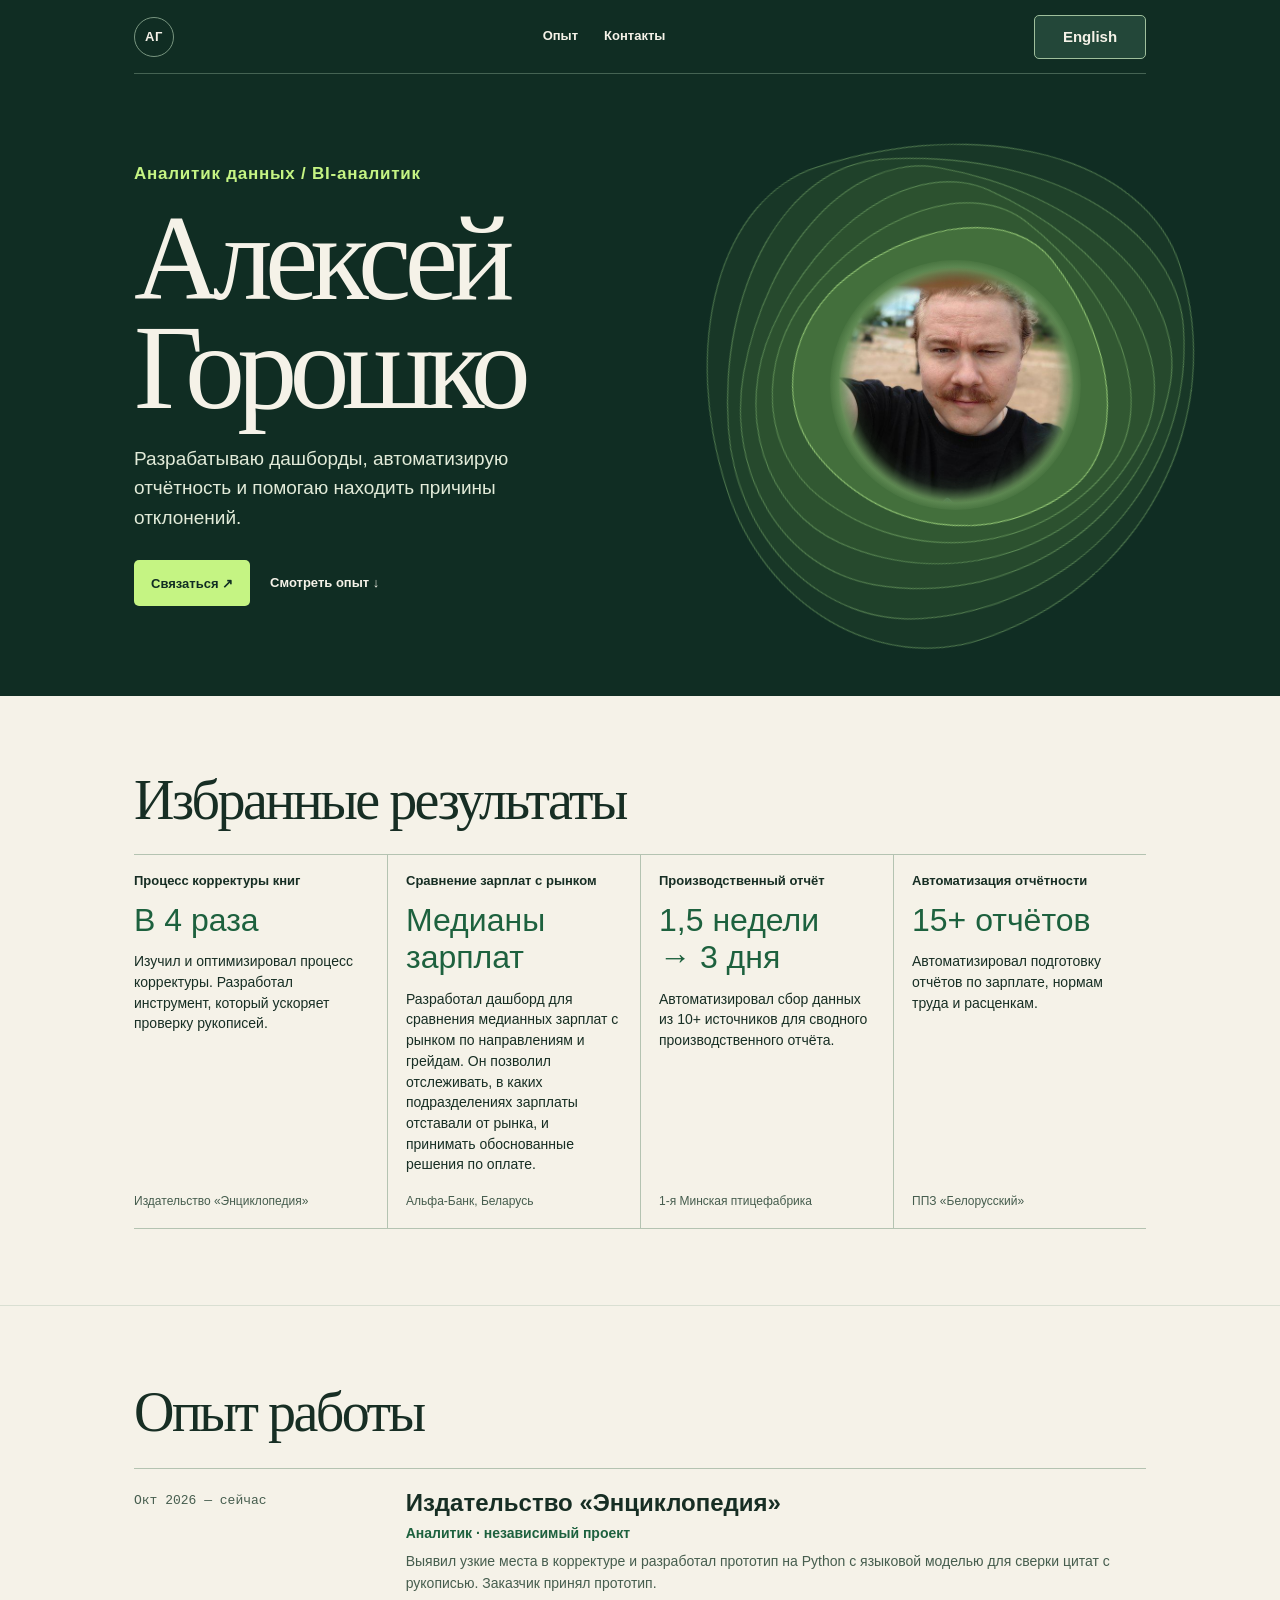
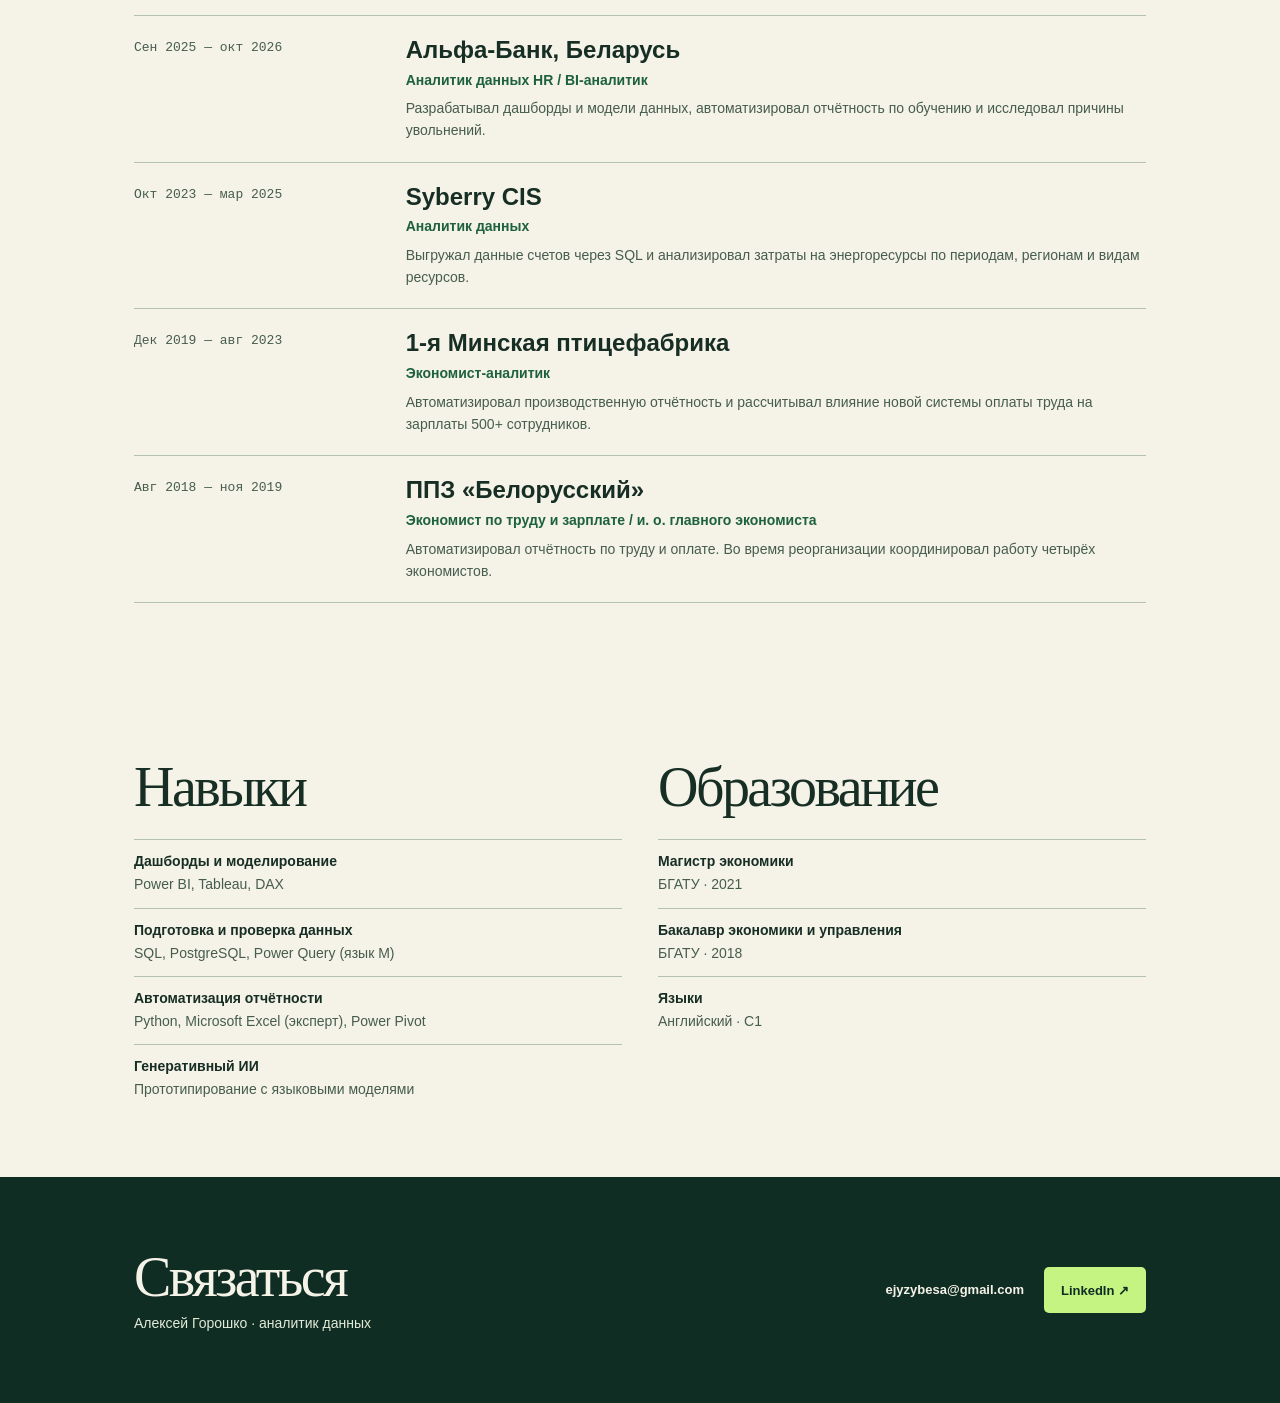
==== index.html @ 11b766a8 "Unify portfolio typography and update skills and contact" ====
<!doctype html>
<html lang="ru">
<head>
  <meta charset="utf-8">
  <meta name="viewport" content="width=device-width, initial-scale=1">
  <meta name="description" content="Портфолио Алексея Горошко. Дашборды, автоматизация отчётности и анализ отклонений.">
  <meta name="theme-color" content="#102d23">
  <title>Алексей Горошко — аналитик данных</title>
  <link rel="stylesheet" href="./style.css">
  <link rel="alternate" hreflang="ru" href="./">
  <link rel="alternate" hreflang="en" href="./en/">
</head>
<body>
<main id="career-page">
    <header class="career-hero">
      <div class="career-wrap">
        <div class="career-top">
          <a class="career-monogram" href="#career-page" aria-label="В начало страницы">АГ</a>
          <nav class="career-nav" aria-label="Разделы сайта">
            <a href="#experience">Опыт</a>
            <a href="#contact">Контакты</a>
          </nav>
          <a class="career-language" href="./en/" lang="en" hreflang="en" aria-label="Switch to English">English</a>
        </div>
        <div class="career-intro">
          <div class="career-copy">
            <p class="career-role">Аналитик данных / BI-аналитик</p>
            <h1><span>Алексей</span><br><span>Горошко</span></h1>
            <p class="career-summary">Разрабатываю дашборды, автоматизирую отчётность и помогаю находить причины отклонений.</p>
            <div class="career-actions">

              <a class="career-cv" href="#contact">Связаться ↗</a><a class="career-contact" href="#experience">Смотреть опыт ↓</a>
            </div>
          </div>
          <figure class="career-portrait">
            <div class="career-art" aria-hidden="true"><span></span><span></span><span></span><span></span><span></span><span></span></div>
            <img src="./portrait.jpg" alt="Алексей Горошко" width="500" height="500">
          </figure>
        </div>
      </div>
    </header>
    <section class="career-results" aria-labelledby="career-full-results">
      <div class="career-wrap">
        <h2 id="career-full-results">Избранные результаты</h2>
        <div class="career-metrics">
          <article class="career-metric">
            <h3>Процесс корректуры книг</h3>
            <p class="career-value">В 4 раза</p>
            <p class="career-detail">Изучил и оптимизировал процесс корректуры. Разработал инструмент, который ускоряет проверку рукописей.</p>
            <p class="career-company">Издательство «Энциклопедия»</p>
          </article>
          <article class="career-metric">
            <h3>Сравнение зарплат с рынком</h3>
            <p class="career-value">Медианы зарплат</p>
            <p class="career-detail">Разработал дашборд для сравнения медианных зарплат с рынком по направлениям и грейдам. Он позволил отслеживать, в каких подразделениях зарплаты отставали от рынка, и принимать обоснованные решения по оплате.</p>
            <p class="career-company">Альфа-Банк, Беларусь</p>
          </article>
          <article class="career-metric">
            <h3>Производственный отчёт</h3>
            <p class="career-value">1,5 недели → 3 дня</p>
            <p class="career-detail">Автоматизировал сбор данных из 10+ источников для сводного производственного отчёта.</p>
            <p class="career-company">1-я Минская птицефабрика</p>
          </article>
          <article class="career-metric">
            <h3>Автоматизация отчётности</h3>
            <p class="career-value">15+ отчётов</p>
            <p class="career-detail">Автоматизировал подготовку отчётов по зарплате, нормам труда и расценкам.</p>
            <p class="career-company">ППЗ «Белорусский»</p>
          </article>
        </div>
      </div>
    </section>
    <section class="career-section career-experience" id="experience" aria-labelledby="career-full-experience">
      <div class="career-wrap">
        <h2 id="career-full-experience">Опыт работы</h2>
        <ol class="career-timeline">
          <li><p class="career-period">Окт 2026 — сейчас</p><div><h3>Издательство «Энциклопедия»</h3><p class="career-job">Аналитик · независимый проект</p><p>Выявил узкие места в корректуре и разработал прототип на Python с языковой моделью для сверки цитат с рукописью. Заказчик принял прототип.</p></div></li>
          <li><p class="career-period">Сен 2025 — окт 2026</p><div><h3>Альфа-Банк, Беларусь</h3><p class="career-job">Аналитик данных HR / BI-аналитик</p><p>Разрабатывал дашборды и модели данных, автоматизировал отчётность по обучению и исследовал причины увольнений.</p></div></li>
          <li><p class="career-period">Окт 2023 — мар 2025</p><div><h3>Syberry CIS</h3><p class="career-job">Аналитик данных</p><p>Выгружал данные счетов через SQL и анализировал затраты на энергоресурсы по периодам, регионам и видам ресурсов.</p></div></li>
          <li><p class="career-period">Дек 2019 — авг 2023</p><div><h3>1-я Минская птицефабрика</h3><p class="career-job">Экономист-аналитик</p><p>Автоматизировал производственную отчётность и рассчитывал влияние новой системы оплаты труда на зарплаты 500+ сотрудников.</p></div></li>
          <li><p class="career-period">Авг 2018 — ноя 2019</p><div><h3>ППЗ «Белорусский»</h3><p class="career-job">Экономист по труду и зарплате / и. о. главного экономиста</p><p>Автоматизировал отчётность по труду и оплате. Во время реорганизации координировал работу четырёх экономистов.</p></div></li>
        </ol>
      </div>
    </section>
    <section class="career-section career-projects" id="dashboards" hidden aria-labelledby="career-full-dashboards">
      <div class="career-wrap">
        <h2 id="career-full-dashboards">Дашборды</h2>
        <div class="career-project-grid">
          <article><div class="career-project-image" aria-hidden="true"><span></span><span></span><span></span><span></span><span></span></div><h3>Дашборд 1</h3></article>
          <article><div class="career-project-image" aria-hidden="true"><span></span><span></span><span></span><span></span><span></span></div><h3>Дашборд 2</h3></article>
        </div>
      </div>
    </section>
    <section class="career-section career-background" aria-labelledby="career-full-background">
      <div class="career-wrap career-background-grid">
        <div>
          <h2 id="career-full-background">Навыки</h2>
          <dl class="career-skills">
            <dt>Дашборды и моделирование</dt><dd>Power BI, Tableau, DAX</dd>
            <dt>Подготовка и проверка данных</dt><dd>SQL, PostgreSQL, Power Query (язык M)</dd>
            <dt>Автоматизация отчётности</dt><dd>Python, Microsoft Excel (эксперт), Power Pivot</dd>
            <dt>Генеративный ИИ</dt><dd>Прототипирование с языковыми моделями</dd>
          </dl>
        </div>
        <div>
          <h2>Образование</h2>
          <dl class="career-skills">
            <dt>Магистр экономики</dt><dd>БГАТУ · 2021</dd>
            <dt>Бакалавр экономики и управления</dt><dd>БГАТУ · 2018</dd>
            <dt>Языки</dt><dd>Английский · C1</dd>
          </dl>
        </div>
      </div>
    </section>
    <footer class="career-footer" id="contact">
      <div class="career-wrap career-footer-inner">
        <div><h2>Связаться</h2><p>Алексей Горошко · аналитик данных</p></div>
        <div class="career-actions"><a class="career-contact" href="mailto:ejyzybesa@gmail.com">ejyzybesa@gmail.com</a><a class="career-cv" href="https://www.linkedin.com/in/aleksey-goroshko-258381265/">LinkedIn ↗</a></div>
      </div>
    </footer>
  </main>
</body>
</html>
---- style.css ----
html { color-scheme: light; }
body { margin: 0; background: #f5f2e8; }
#career-page a { text-decoration: none; }
#career-page a:focus-visible { outline: 2px solid currentColor; outline-offset: 4px; }
#career-page .career-monogram { color: var(--paper); }
#career-page [hidden] { display: none; }
@media (prefers-reduced-motion: no-preference) { html { scroll-behavior: smooth; } }

  #career-page {
    --forest: #102d23;
    --mint: #c5f483;
    --paper: #f5f2e8;
    --ink: #172e24;
    --muted-ink: #465d4e;
    container-type: inline-size;
    font-family: 'Inter', 'Segoe UI', sans-serif;
    text-align: left;
  }
  #career-page * { box-sizing: border-box; }
  #career-page h1, #career-page h2, #career-page h3, #career-page p { margin: 0; }
  #career-page .career-wrap { max-width: 1160px; margin-inline: auto; padding-inline: clamp(22px, 6cqi, 74px); }
  #career-page .career-hero { background: var(--forest); color: var(--paper); overflow: clip; }
  #career-page .career-top { min-height: 74px; display: flex; align-items: center; justify-content: space-between; border-bottom: 1px solid #456353; position: relative; z-index: 1; }
  #career-page .career-monogram { display: grid; place-items: center; border: 1px solid #799680; border-radius: 50%; width: 40px; height: 40px; font-size: 13px; font-weight: 650; letter-spacing: .04em; }
  #career-page .career-intro { position: relative; display: grid; grid-template-columns: minmax(0, 1fr) minmax(0, .62fr); gap: 18px; align-items: center; min-height: 455px; padding-block: clamp(42px, 7cqi, 100px); }
  #career-page .career-copy { position: relative; z-index: 1; width: max-content; max-width: 100%; }
  #career-page .career-role { color: var(--mint); font-size: clamp(13px, 1.8cqi, 17px); font-weight: 650; letter-spacing: .045em; }
  #career-page .career-role span { color: #a2bfaa; margin-inline: .35em; }
  #career-page h1 { color: var(--paper); font: 400 clamp(50px, 11cqi, 120px)/.91 'Cormorant Garamond', Georgia, serif; letter-spacing: -.065em; margin: 20px 0 22px; }
  #career-page .career-summary { max-width: 36ch; color: #e2ebd9; font-size: clamp(15px, 2cqi, 19px); line-height: 1.55; }
  #career-page .career-actions { display: flex; flex-wrap: wrap; align-items: center; gap: 10px 20px; margin-top: 28px; }
  #career-page .career-cv, #career-page .career-contact { min-height: 46px; display: inline-flex; align-items: center; gap: 10px; font-size: 13px; font-weight: 700; }
  #career-page .career-cv { color: var(--forest); background: var(--mint); padding-inline: 17px; border-radius: 5px; }
  #career-page .career-contact { color: var(--paper); }
  #career-page .career-portrait { position: relative; justify-self: center; display: grid; place-items: center; isolation: isolate; width: min(100%, 290px); aspect-ratio: 1; margin: 0; }
  #career-page .career-portrait img { display: block; position: relative; width: 79%; height: auto; aspect-ratio: 1; object-fit: contain; border-radius: 13%; outline: 1px solid #bcf291ad; outline-offset: 5px; }
  #career-page .career-art { position: absolute; z-index: -1; pointer-events: none; width: 166%; aspect-ratio: 1; inset: 50% auto auto 50%; transform: translate(-50%, -50%) rotate(-18deg); }
  #career-page .career-art span { position: absolute; inset: calc(var(--i) * 3.9%); border-radius: 37% 63% 61% 39% / 56% 41% 59% 44%; border: 1px solid #a4dc8b66; background: #81b96011; transform: rotate(calc(var(--i) * 14deg)); }
  #career-page .career-art span:nth-child(1) { --i: 0; }
  #career-page .career-art span:nth-child(2) { --i: 1; }
  #career-page .career-art span:nth-child(3) { --i: 2; }
  #career-page .career-art span:nth-child(4) { --i: 3; }
  #career-page .career-art span:nth-child(5) { --i: 4; }
  #career-page .career-art span:nth-child(6) { --i: 5; border-color: #bcf291b0; background: #9ee5772b; }
  #career-page .career-results { position: relative; isolation: isolate; z-index: 1; overflow: clip; background: var(--paper); color: var(--ink); padding-block: clamp(36px, 6.5cqi, 76px); }
  #career-page h2 { color: var(--ink); font: 400 clamp(31px, 5.3cqi, 56px)/1 'Cormorant Garamond', Georgia, serif; letter-spacing: -.045em; }
  #career-page .career-metrics { display: grid; grid-template-columns: repeat(4, minmax(0, 1fr)); margin-top: 26px; border-block: 1px solid #b4c3b1; }
  #career-page .career-metric { min-width: 0; display: flex; flex-direction: column; gap: 12px; padding: 18px 18px 18px 0; }
  #career-page .career-metric + .career-metric { padding-left: 18px; border-left: 1px solid #b4c3b1; }
  #career-page .career-metric h3 { color: var(--ink); font: 650 13px/1.3 'Inter', 'Segoe UI', sans-serif; }
  #career-page .career-value { color: #1d613e; font: 500 clamp(24px, 2.55cqi, 32px)/1.17 'Inter', 'Segoe UI', sans-serif; text-wrap: balance; }
  #career-page .career-detail { color: var(--ink); font-size: 14px; line-height: 1.48; }
  #career-page .career-company { color: var(--muted-ink); font-size: 12px; line-height: 1.4; padding-top: 6px; margin-top: auto; }
  @container (590px < width <= 980px) {
    #career-page .career-metrics { grid-template-columns: repeat(2, minmax(0, 1fr)); }
    #career-page .career-metric:nth-child(odd) { padding-left: 0; border-left: 0; }
    #career-page .career-metric:nth-child(n+3) { border-top: 1px solid #b4c3b1; }
  }
  @container (max-width: 590px) {
    #career-page .career-intro { min-height: 385px; grid-template-columns: minmax(0, 1fr); gap: 32px; }
    #career-page .career-portrait { width: min(74%, 238px); }
    #career-page .career-art { width: 152%; }
    #career-page .career-metrics { grid-template-columns: minmax(0, 1fr); }
    #career-page .career-metric, #career-page .career-metric + .career-metric { padding: 17px 0; border-left: 0; }
    #career-page .career-metric + .career-metric { border-top: 1px solid #b4c3b1; }
  }
  @media (prefers-reduced-motion: no-preference) {
    #career-page .career-art { animation: career-contour-in 1050ms cubic-bezier(.22,.75,.24,1) both; }
    #career-page .career-copy { animation: career-result-in 680ms cubic-bezier(.22,.75,.24,1) both; }
    #career-page .career-results::after {
      content: '';
      position: absolute;
      z-index: 2;
      inset: 0 -32%;
      pointer-events: none;
      background: linear-gradient(90deg, #c5f483 0 4%, #538459 4% 12%, #184631 12% 28%, #102d23 28%);
      animation: career-diagonal-wipe 820ms 360ms cubic-bezier(.65,.04,.24,1) both;
    }
    #career-page .career-results h2 { animation: career-result-in 620ms 470ms cubic-bezier(.22,.75,.24,1) both; }
    #career-page .career-metric { animation: career-result-in 620ms 570ms cubic-bezier(.22,.75,.24,1) both; }
    #career-page .career-metric:nth-child(2) { animation-delay: 685ms; }
    #career-page .career-metric:nth-child(3) { animation-delay: 800ms; }
    #career-page .career-metric:nth-child(4) { animation-delay: 915ms; }
  }
  @keyframes career-contour-in { from { transform: translate(-50%, -50%) rotate(-52deg) scale(.89); } to { transform: translate(-50%, -50%) rotate(-18deg) scale(1); } }
  @keyframes career-diagonal-wipe {
    from { transform: translateX(-12%) skewX(-17deg); }
    to { transform: translateX(115%) skewX(-17deg); }
  }
  @keyframes career-result-in { from { transform: translateY(31px); opacity: .32; } to { transform: translateY(0); opacity: 1; } }


  #career-page { width: 100%; margin-inline: auto; }
  #career-page .career-top { gap: 16px; }
  #career-page .career-nav { display: flex; gap: clamp(8px, 2.4cqi, 26px); margin-inline: auto; }
  #career-page .career-nav a, #career-page a.career-contact { min-height: 44px; display: inline-flex; align-items: center; padding: 0; color: var(--paper); font: 650 13px/1.3 'Inter', 'Segoe UI', sans-serif; }
  #career-page .career-nav a:hover, #career-page a.career-contact:hover { color: var(--mint); }
  #career-page .career-language { min-width: 112px; min-height: 44px; display: inline-flex; align-items: center; justify-content: center; padding: 8px 14px; border: 1px solid #9fbf9c; border-radius: 5px; color: var(--paper); background: #234739; font: 700 15px/1.2 'Inter', 'Segoe UI', sans-serif; }
  #career-page .career-language:hover { color: var(--forest); background: var(--mint); }
  #career-page .career-portrait { width: min(100%, 302px); }
  #career-page .career-portrait::before { content: ''; position: absolute; width: 83%; aspect-ratio: 1; border-radius: 50%; background: radial-gradient(circle, #335a43 43%, #86ae7380 65%, transparent 72%); }
  #career-page .career-portrait img { width: 78%; border-radius: 50%; outline: none; mask-image: radial-gradient(circle closest-side, #000 77%, #000d 87%, transparent 100%); }
  #career-page .career-section { background: var(--paper); color: var(--ink); padding-block: clamp(38px, 7.2cqi, 78px); }
  #career-page .career-experience { border-top: 1px solid #d9dfd2; }
  #career-page .career-timeline { margin: 28px 0 0; padding: 0; list-style: none; border-top: 1px solid #b4c3b1; }
  #career-page .career-timeline li { display: grid; grid-template-columns: minmax(140px, .34fr) minmax(0, 1fr); gap: 12px 20px; padding: 20px 0; border-bottom: 1px solid #b4c3b1; }
  #career-page .career-timeline h3, #career-page .career-project-grid h3 { color: var(--ink); font: 700 clamp(17px, 2.4cqi, 24px)/1.2 'Inter', 'Segoe UI', sans-serif; }
  #career-page .career-timeline p, #career-page .career-project-grid p { color: var(--muted-ink); font-size: 14px; line-height: 1.55; }
  #career-page .career-timeline .career-period { padding-top: 3px; font: 500 13px/1.45 'IBM Plex Mono', Consolas, monospace; }
  #career-page .career-timeline .career-job { margin: 5px 0 7px; color: #1d613e; font-weight: 650; }
  #career-page .career-projects { background: #e3ebda; }
  #career-page .career-project-grid { display: grid; grid-template-columns: repeat(2, minmax(0, 1fr)); gap: clamp(14px, 2.5cqi, 24px); margin-top: 24px; }
  #career-page .career-project-grid article { padding: 10px 10px 17px; border: 1px solid #b2c4ae; border-radius: 8px; background: var(--paper); }
  #career-page .career-project-grid h3, #career-page .career-project-grid p { margin: 12px 7px 0; }
  #career-page .career-project-grid p { margin-top: 5px; }
  #career-page .career-project-image { aspect-ratio: 16/9; display: grid; grid-template-columns: repeat(5, 1fr); gap: 8%; align-items: end; padding: 17% 23%; border-radius: 4px; background: #cbdac6; }
  #career-page .career-project-image span { border-radius: 2px 2px 0 0; height: 45%; background: #91ac90; }
  #career-page .career-project-image span:nth-child(2) { height: 68%; }
  #career-page .career-project-image span:nth-child(3) { height: 52%; }
  #career-page .career-project-image span:nth-child(4) { height: 83%; }
  #career-page .career-project-image span:nth-child(5) { height: 72%; }
  #career-page .career-background-grid { display: grid; grid-template-columns: repeat(2, minmax(0, 1fr)); gap: 36px; }
  #career-page .career-skills { margin: 24px 0 0; }
  #career-page .career-skills dt { margin-top: 13px; padding-top: 13px; border-top: 1px solid #b4c3b1; font-size: 14px; font-weight: 700; }
  #career-page .career-skills dd { margin: 5px 0 0; color: var(--muted-ink); font-size: 14px; line-height: 1.45; }
  #career-page .career-footer { padding-block: clamp(38px, 7.2cqi, 72px); background: var(--forest); color: var(--paper); }
  #career-page .career-footer h2 { color: var(--paper); }
  #career-page .career-footer p { margin-top: 10px; color: #e2ebd9; font-size: 14px; }
  #career-page .career-footer-inner { display: flex; flex-wrap: wrap; justify-content: space-between; align-items: center; gap: 14px 25px; }
  #career-page .career-footer .career-actions { margin-top: 0; }
  @container (max-width: 590px) {
    #career-page .career-nav { display: none; }
    #career-page .career-portrait { width: min(74%, 238px); }
    #career-page .career-timeline li, #career-page .career-project-grid, #career-page .career-background-grid { grid-template-columns: minmax(0, 1fr); }
    #career-page .career-timeline li { gap: 5px; }
  }
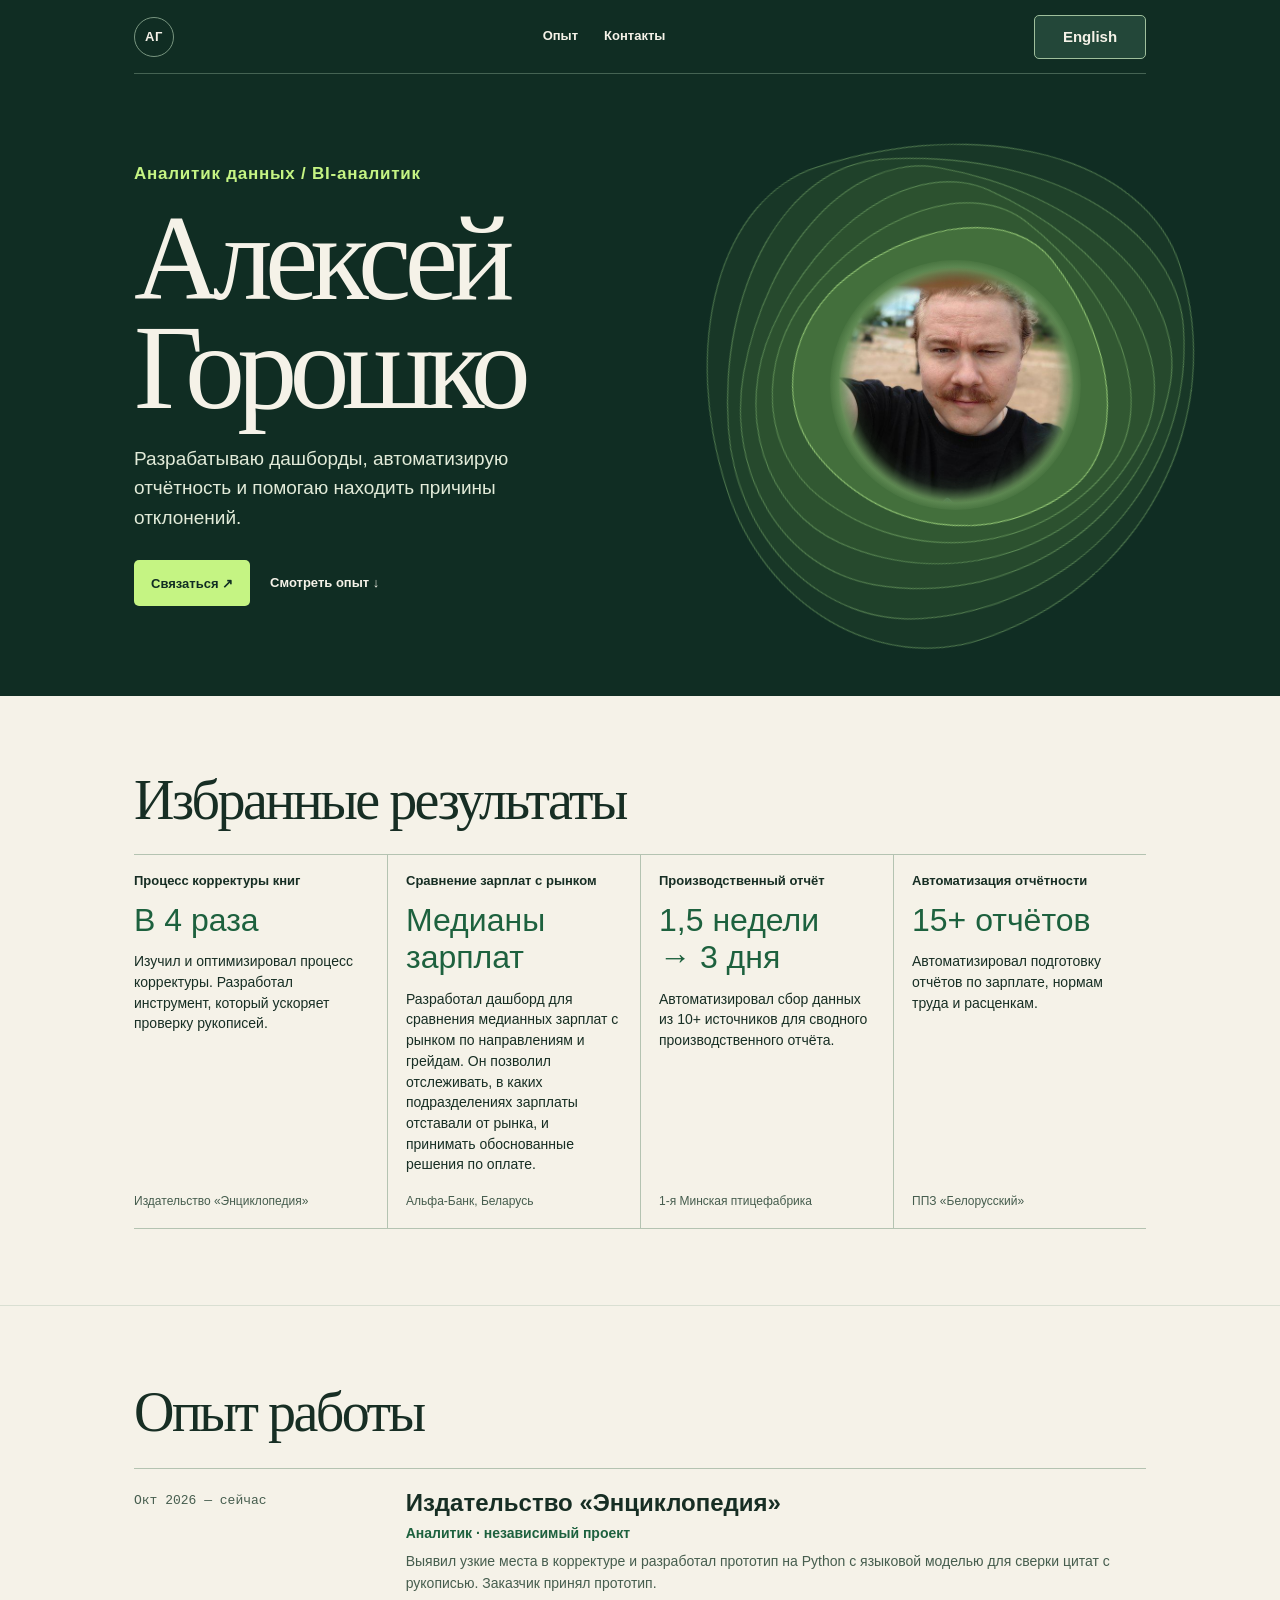
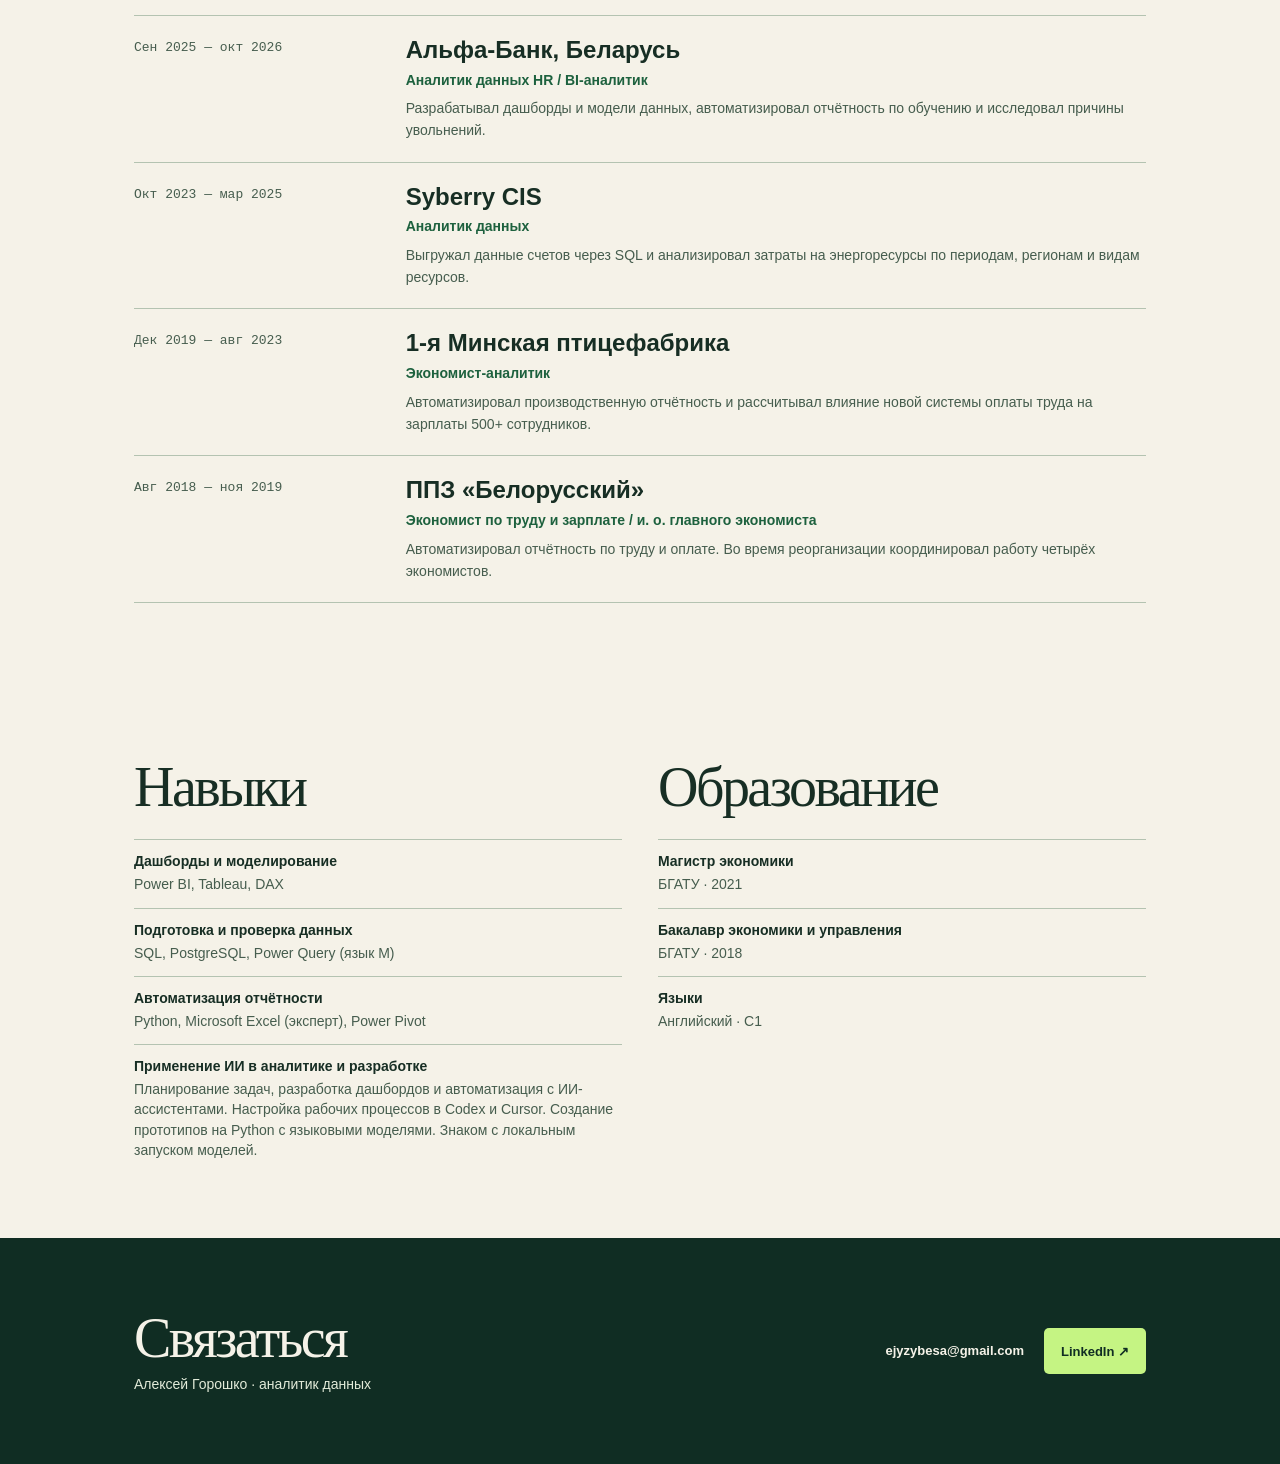
==== commit 03fcf9f4: "Expand bilingual AI skills description" ====
--- a/index.html
+++ b/index.html
@@ -99,7 +99,8 @@
             <dt>Дашборды и моделирование</dt><dd>Power BI, Tableau, DAX</dd>
             <dt>Подготовка и проверка данных</dt><dd>SQL, PostgreSQL, Power Query (язык M)</dd>
             <dt>Автоматизация отчётности</dt><dd>Python, Microsoft Excel (эксперт), Power Pivot</dd>
-            <dt>Генеративный ИИ</dt><dd>Прототипирование с языковыми моделями</dd>
+            <dt>Применение ИИ в аналитике и разработке</dt>
+            <dd>Планирование задач, разработка дашбордов и автоматизация с ИИ-ассистентами. Настройка рабочих процессов в Codex и Cursor. Создание прототипов на Python с языковыми моделями. Знаком с локальным запуском моделей.</dd>
           </dl>
         </div>
         <div>
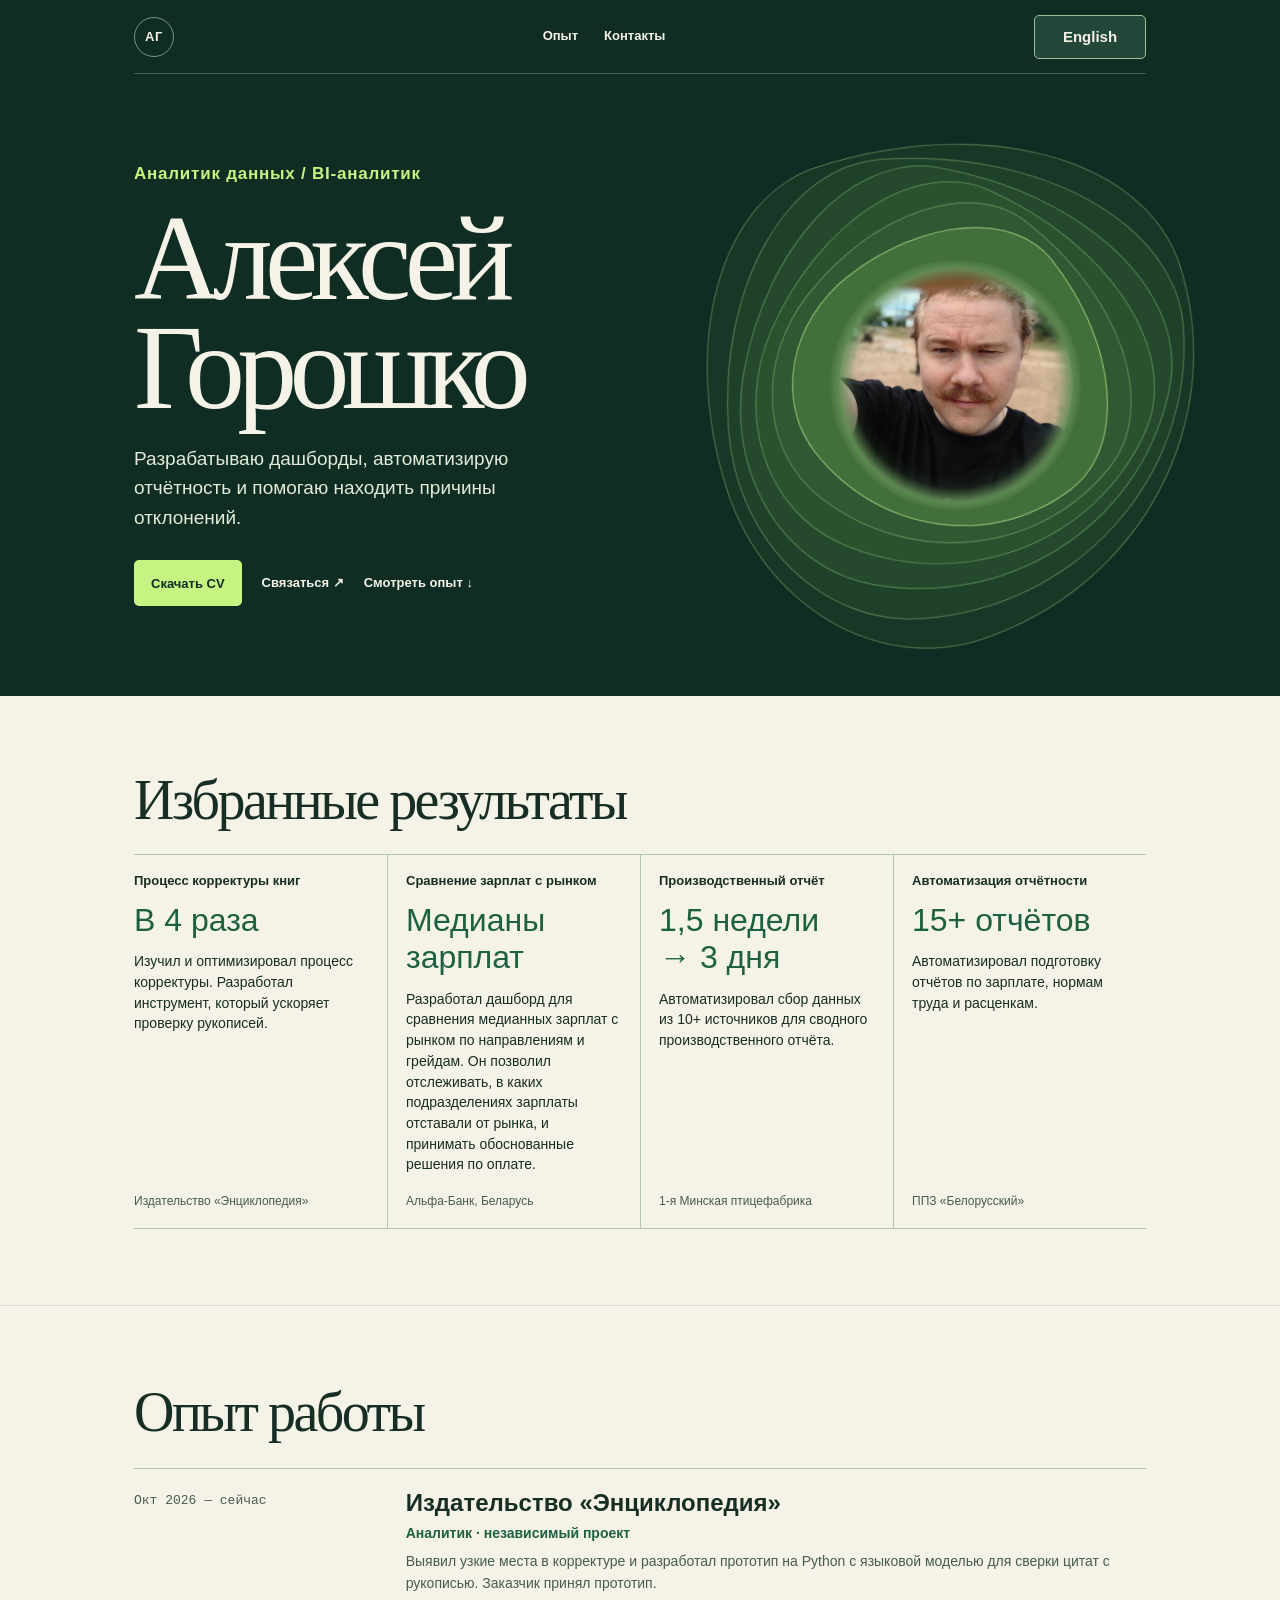
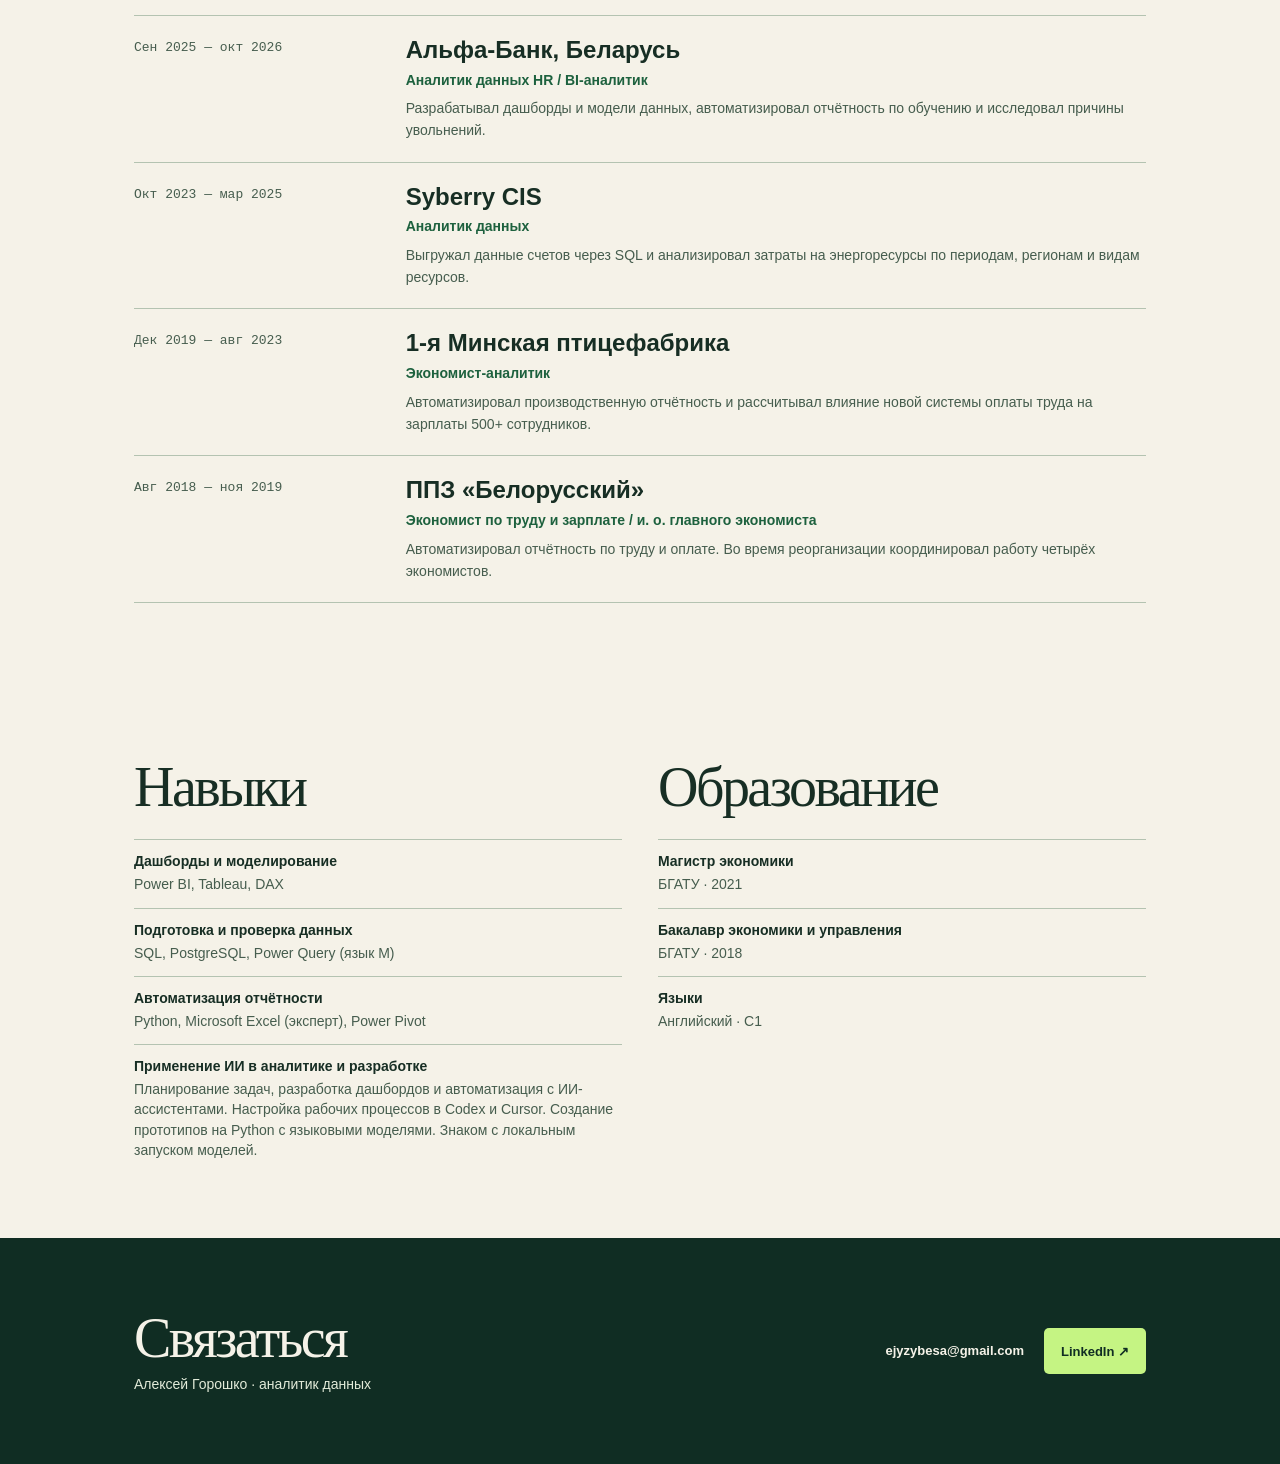
==== commit 7b300958: "Add bilingual Data Analyst CV downloads" ====
--- a/index.html
+++ b/index.html
@@ -28,8 +28,9 @@
             <h1><span>Алексей</span><br><span>Горошко</span></h1>
             <p class="career-summary">Разрабатываю дашборды, автоматизирую отчётность и помогаю находить причины отклонений.</p>
             <div class="career-actions">
-
-              <a class="career-cv" href="#contact">Связаться ↗</a><a class="career-contact" href="#experience">Смотреть опыт ↓</a>
+              <a class="career-cv" href="./russian-cv.pdf" download="aleksey-goroshko-data-analyst-ru.pdf">Скачать CV</a>
+              <a class="career-contact" href="#contact">Связаться ↗</a>
+              <a class="career-contact" href="#experience">Смотреть опыт ↓</a>
             </div>
           </div>
           <figure class="career-portrait">
--- a/style.css
+++ b/style.css
@@ -58,6 +58,7 @@
   }
   @container (max-width: 590px) {
     #career-page .career-intro { min-height: 385px; grid-template-columns: minmax(0, 1fr); gap: 32px; }
+    #career-page .career-intro .career-actions { column-gap: 12px; }
     #career-page .career-portrait { width: min(74%, 238px); }
     #career-page .career-art { width: 152%; }
     #career-page .career-metrics { grid-template-columns: minmax(0, 1fr); }
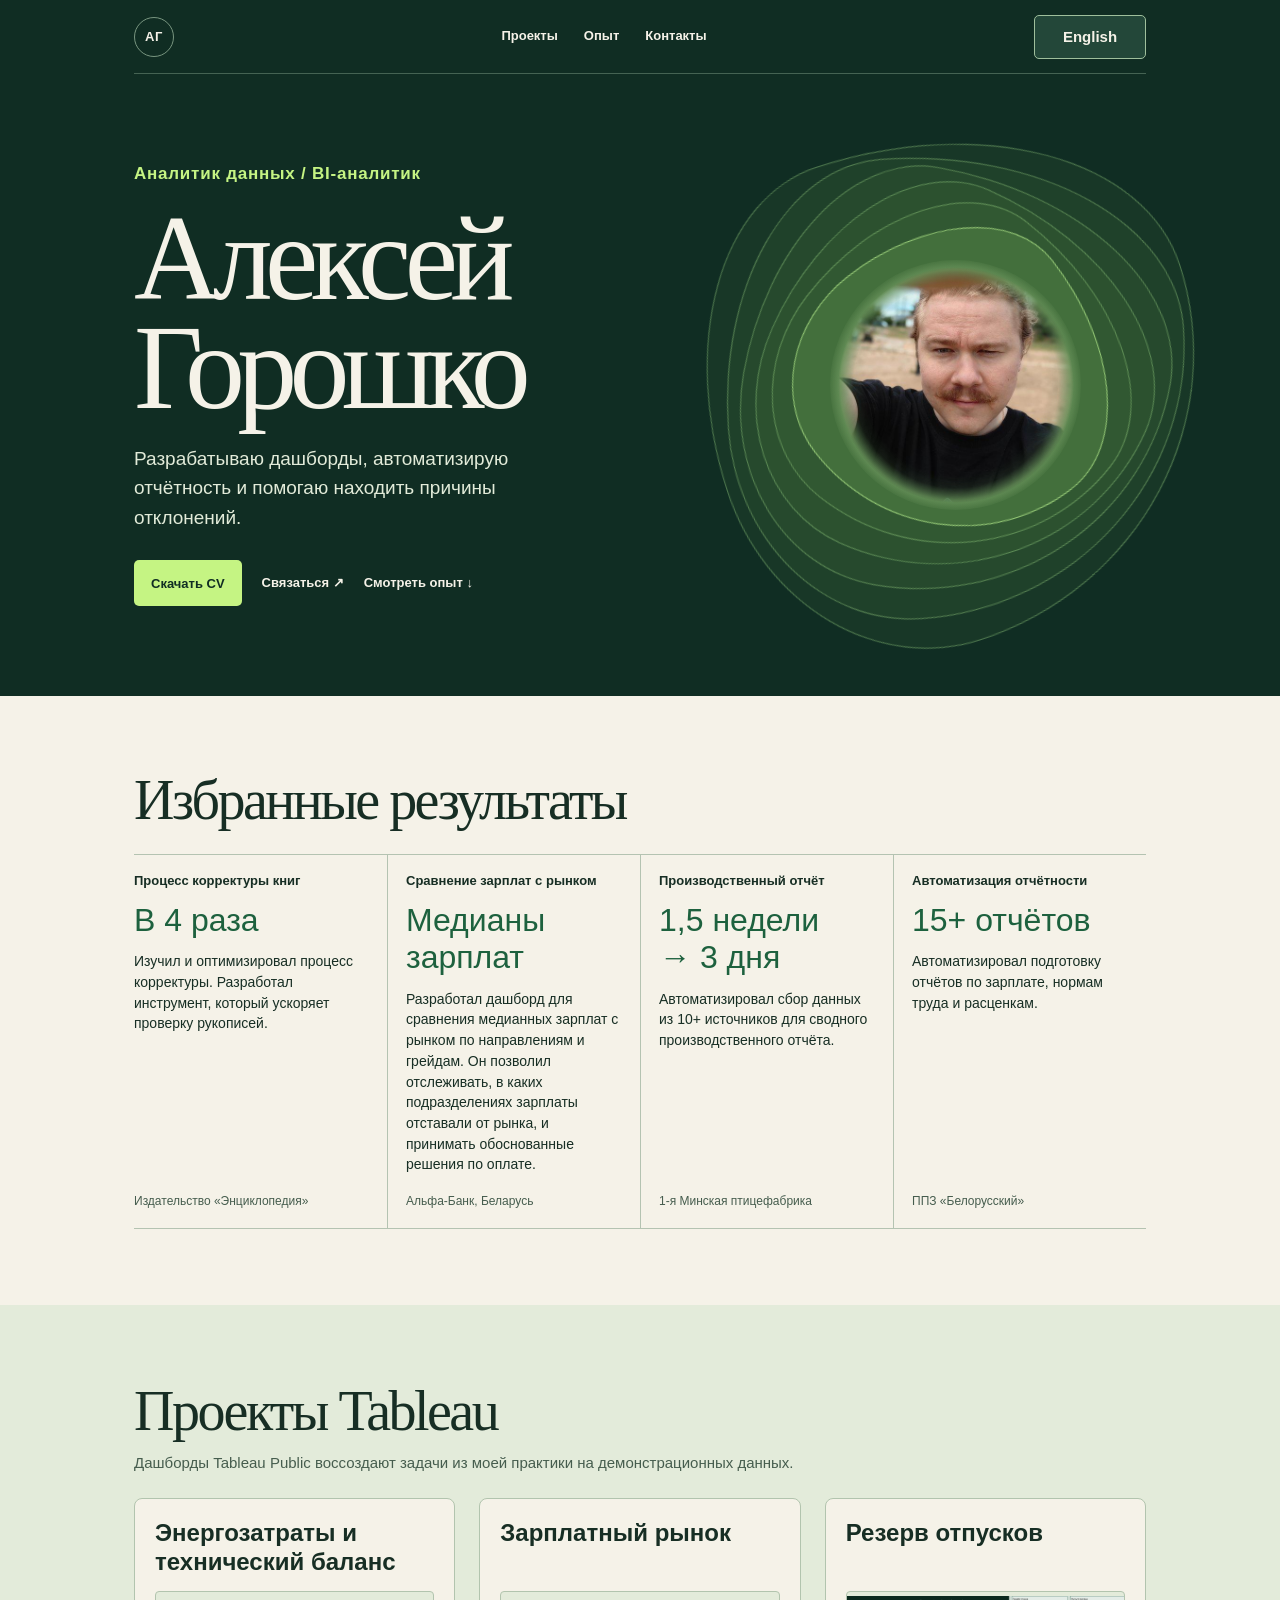
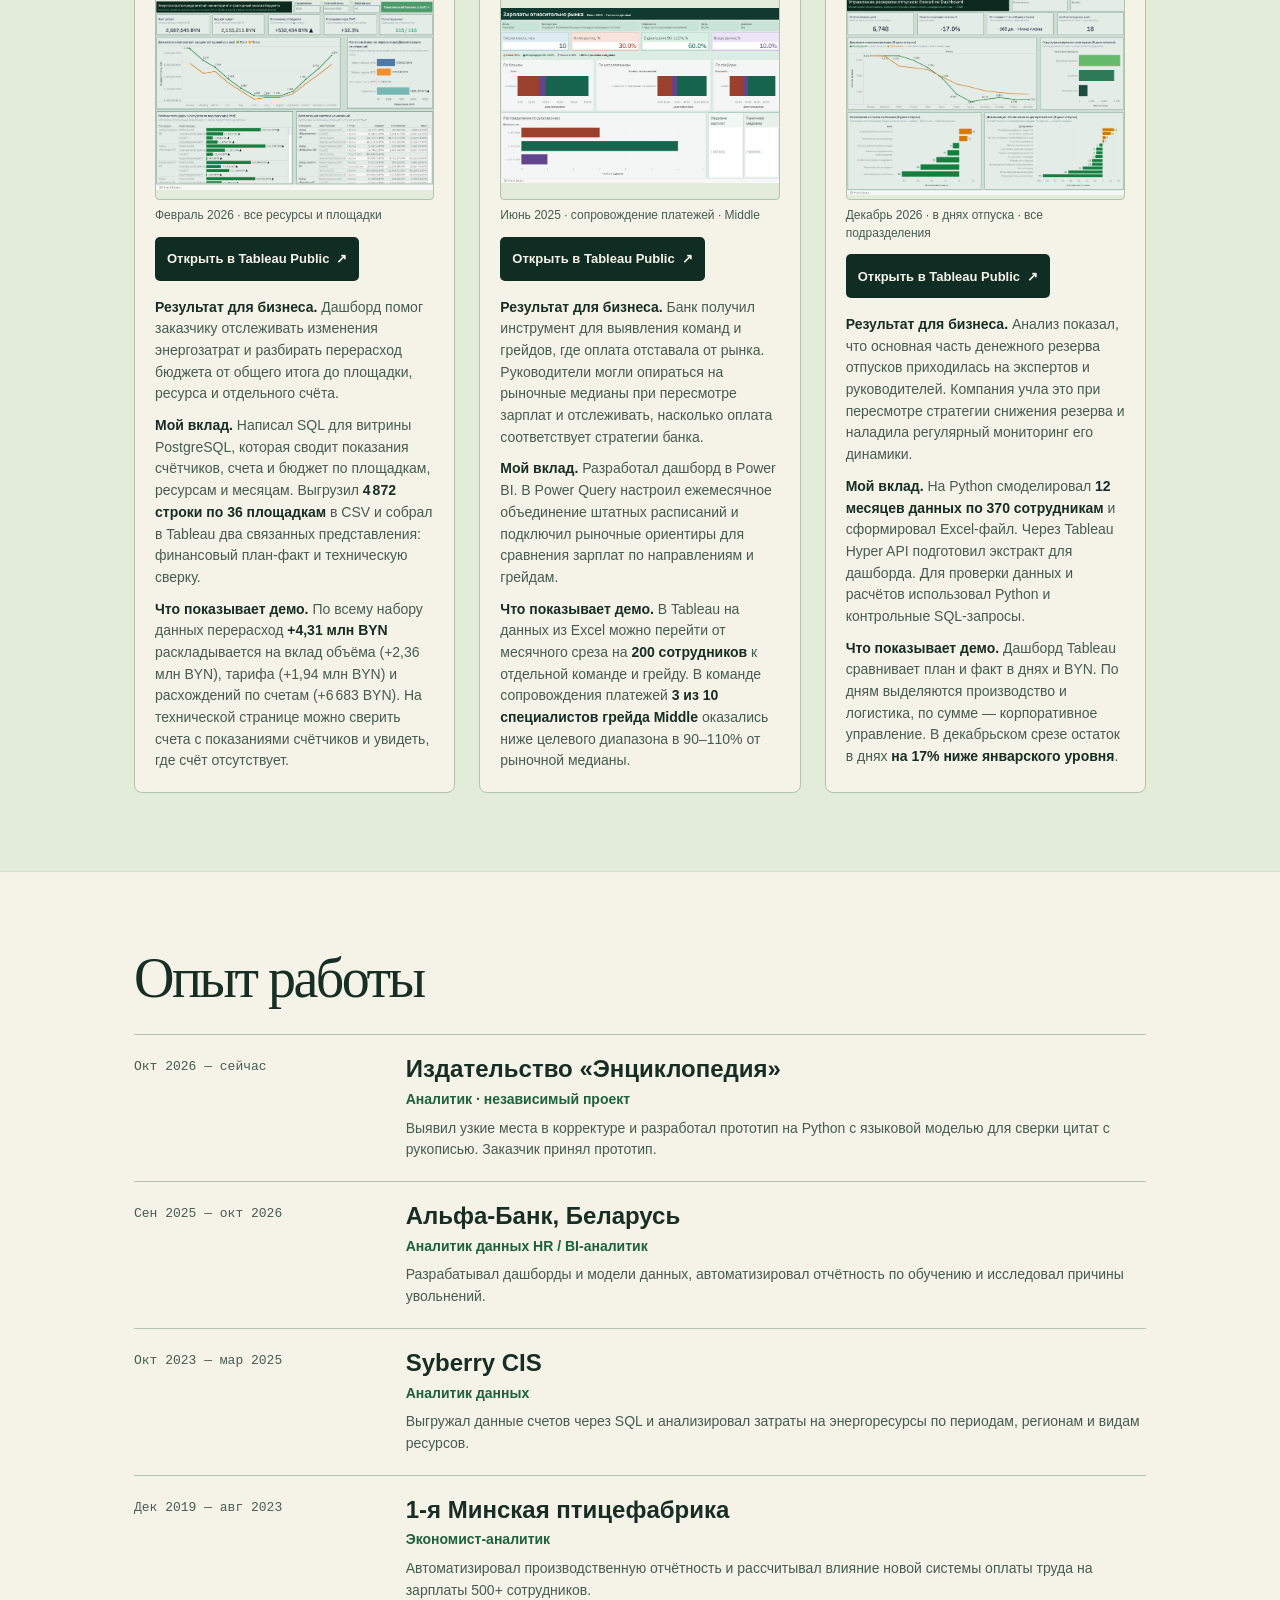
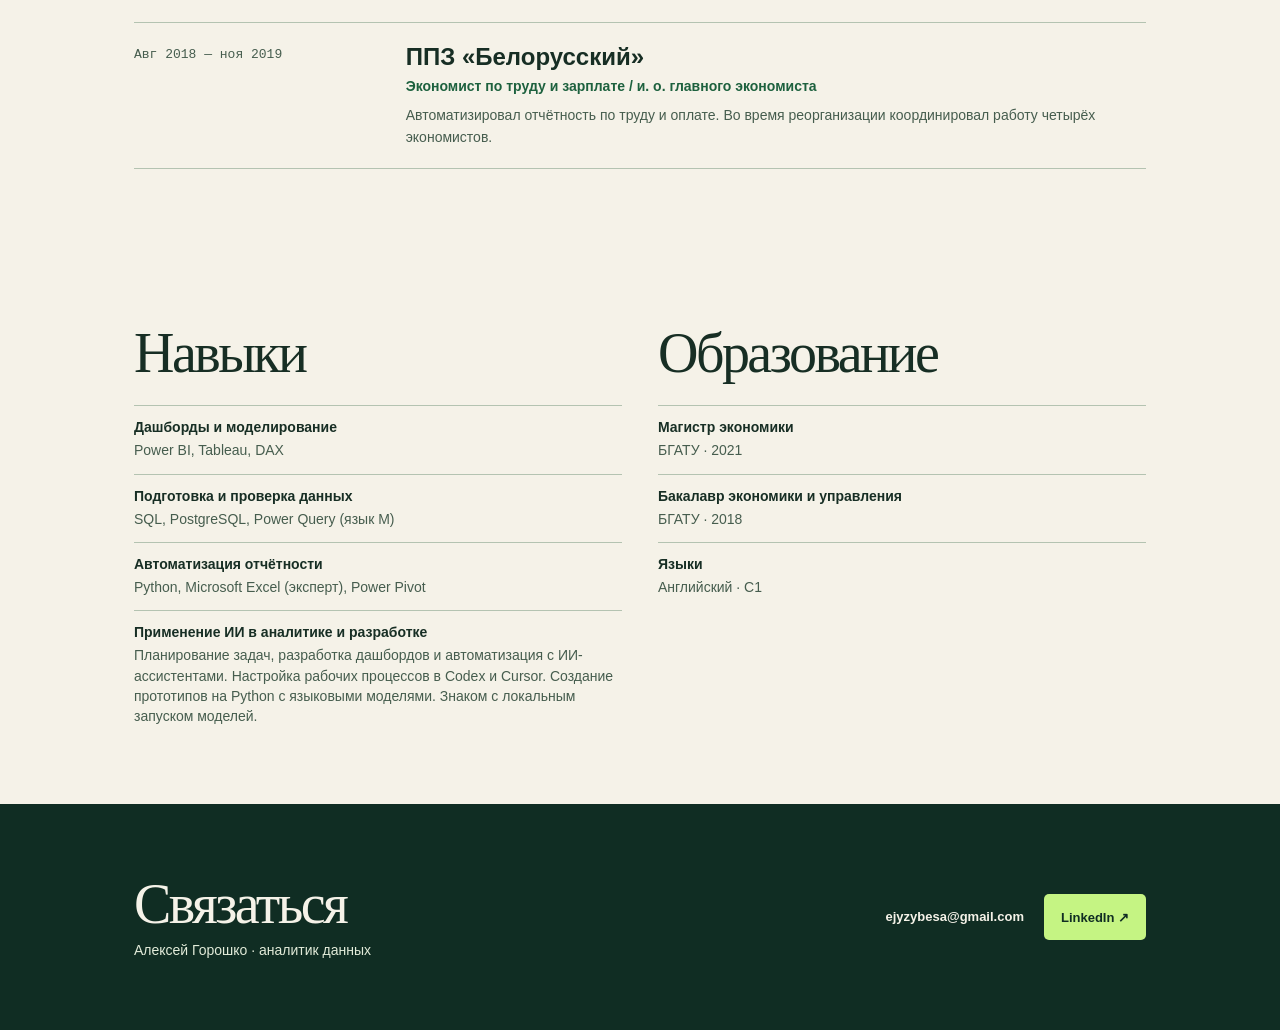
==== commit 4882e3c9: "Add Tableau portfolio case studies" ====
--- a/index.html
+++ b/index.html
@@ -17,6 +17,7 @@
         <div class="career-top">
           <a class="career-monogram" href="#career-page" aria-label="В начало страницы">АГ</a>
           <nav class="career-nav" aria-label="Разделы сайта">
+            <a href="#dashboards">Проекты</a>
             <a href="#experience">Опыт</a>
             <a href="#contact">Контакты</a>
           </nav>
@@ -71,6 +72,59 @@
         </div>
       </div>
     </section>
+    <section class="career-section career-projects" id="dashboards" aria-labelledby="career-full-dashboards">
+      <div class="career-wrap">
+        <h2 id="career-full-dashboards">Проекты Tableau</h2>
+        <p class="career-project-intro">Дашборды Tableau Public воссоздают задачи из моей практики на демонстрационных данных.</p>
+        <div class="career-project-grid">
+          <article class="career-project">
+            <h3>Энергозатраты и технический баланс</h3>
+            <figure>
+              <a class="career-project-image" href="./previews/energy.png" target="_blank" rel="noopener" aria-label="Увеличить превью — Энергозатраты и технический баланс">
+                <img src="./previews/energy.png" width="1365" height="926" loading="lazy" alt="Финансовый дашборд: план, факт и факторы перерасхода">
+              </a>
+              <figcaption>Февраль 2026 · все ресурсы и площадки</figcaption>
+            </figure>
+            <a class="career-project-link" href="https://public.tableau.com/views/energy-costs/sheet17?:showVizHome=no" target="_blank" rel="noopener" aria-label="Открыть в Tableau Public — Энергозатраты и технический баланс">Открыть в Tableau Public <span aria-hidden="true">↗</span></a>
+            <div class="career-project-copy">
+              <p><strong>Результат для бизнеса.</strong> Дашборд помог заказчику отслеживать изменения энергозатрат и разбирать перерасход бюджета от общего итога до площадки, ресурса и отдельного счёта.</p>
+              <p><strong>Мой вклад.</strong> Написал SQL для витрины PostgreSQL, которая сводит показания счётчиков, счета и бюджет по площадкам, ресурсам и месяцам. Выгрузил <strong>4 872 строки по 36 площадкам</strong> в CSV и собрал в Tableau два связанных представления: финансовый план-факт и техническую сверку.</p>
+              <p><strong>Что показывает демо.</strong> По всему набору данных перерасход <strong>+4,31 млн BYN</strong> раскладывается на вклад объёма (+2,36 млн BYN), тарифа (+1,94 млн BYN) и расхождений по счетам (+6 683 BYN). На технической странице можно сверить счета с показаниями счётчиков и увидеть, где счёт отсутствует.</p>
+            </div>
+          </article>
+          <article class="career-project">
+            <h3>Зарплатный рынок</h3>
+            <figure>
+              <a class="career-project-image" href="./previews/salary.png" target="_blank" rel="noopener" aria-label="Увеличить превью — Зарплатный рынок">
+                <img src="./previews/salary.png" width="1499" height="946" loading="lazy" alt="Срез по оплате специалистов Middle: 10 сотрудников, 30% ниже рынка">
+              </a>
+              <figcaption>Июнь 2025 · сопровождение платежей · Middle</figcaption>
+            </figure>
+            <a class="career-project-link" href="https://public.tableau.com/views/salary-market-month-styled/sheet10?:showVizHome=no" target="_blank" rel="noopener" aria-label="Открыть в Tableau Public — Зарплатный рынок">Открыть в Tableau Public <span aria-hidden="true">↗</span></a>
+            <div class="career-project-copy">
+              <p><strong>Результат для бизнеса.</strong> Банк получил инструмент для выявления команд и грейдов, где оплата отставала от рынка. Руководители могли опираться на рыночные медианы при пересмотре зарплат и отслеживать, насколько оплата соответствует стратегии банка.</p>
+              <p><strong>Мой вклад.</strong> Разработал дашборд в Power BI. В Power Query настроил ежемесячное объединение штатных расписаний и подключил рыночные ориентиры для сравнения зарплат по направлениям и грейдам.</p>
+              <p><strong>Что показывает демо.</strong> В Tableau на данных из Excel можно перейти от месячного среза на <strong>200 сотрудников</strong> к отдельной команде и грейду. В команде сопровождения платежей <strong>3 из 10 специалистов грейда Middle</strong> оказались ниже целевого диапазона в 90–110% от рыночной медианы.</p>
+            </div>
+          </article>
+          <article class="career-project">
+            <h3>Резерв отпусков</h3>
+            <figure>
+              <a class="career-project-image" href="./previews/vacation.png" target="_blank" rel="noopener" aria-label="Увеличить превью — Резерв отпусков">
+                <img src="./previews/vacation.png" width="1499" height="1076" loading="lazy" alt="Декабрьский срез резерва отпусков: 6 748 дней, снижение на 17% к январю">
+              </a>
+              <figcaption>Декабрь 2026 · в днях отпуска · все подразделения</figcaption>
+            </figure>
+            <a class="career-project-link" href="https://public.tableau.com/views/vacation-reserve/ExecutiveDashboard?:showVizHome=no" target="_blank" rel="noopener" aria-label="Открыть в Tableau Public — Резерв отпусков">Открыть в Tableau Public <span aria-hidden="true">↗</span></a>
+            <div class="career-project-copy">
+              <p><strong>Результат для бизнеса.</strong> Анализ показал, что основная часть денежного резерва отпусков приходилась на экспертов и руководителей. Компания учла это при пересмотре стратегии снижения резерва и наладила регулярный мониторинг его динамики.</p>
+              <p><strong>Мой вклад.</strong> На Python смоделировал <strong>12 месяцев данных по 370 сотрудникам</strong> и сформировал Excel-файл. Через Tableau Hyper API подготовил экстракт для дашборда. Для проверки данных и расчётов использовал Python и контрольные SQL-запросы.</p>
+              <p><strong>Что показывает демо.</strong> Дашборд Tableau сравнивает план и факт в днях и BYN. По дням выделяются производство и логистика, по сумме — корпоративное управление. В декабрьском срезе остаток в днях <strong>на 17% ниже январского уровня</strong>.</p>
+            </div>
+          </article>
+        </div>
+      </div>
+    </section>
     <section class="career-section career-experience" id="experience" aria-labelledby="career-full-experience">
       <div class="career-wrap">
         <h2 id="career-full-experience">Опыт работы</h2>
@@ -81,15 +135,6 @@
           <li><p class="career-period">Дек 2019 — авг 2023</p><div><h3>1-я Минская птицефабрика</h3><p class="career-job">Экономист-аналитик</p><p>Автоматизировал производственную отчётность и рассчитывал влияние новой системы оплаты труда на зарплаты 500+ сотрудников.</p></div></li>
           <li><p class="career-period">Авг 2018 — ноя 2019</p><div><h3>ППЗ «Белорусский»</h3><p class="career-job">Экономист по труду и зарплате / и. о. главного экономиста</p><p>Автоматизировал отчётность по труду и оплате. Во время реорганизации координировал работу четырёх экономистов.</p></div></li>
         </ol>
-      </div>
-    </section>
-    <section class="career-section career-projects" id="dashboards" hidden aria-labelledby="career-full-dashboards">
-      <div class="career-wrap">
-        <h2 id="career-full-dashboards">Дашборды</h2>
-        <div class="career-project-grid">
-          <article><div class="career-project-image" aria-hidden="true"><span></span><span></span><span></span><span></span><span></span></div><h3>Дашборд 1</h3></article>
-          <article><div class="career-project-image" aria-hidden="true"><span></span><span></span><span></span><span></span><span></span></div><h3>Дашборд 2</h3></article>
-        </div>
       </div>
     </section>
     <section class="career-section career-background" aria-labelledby="career-full-background">
--- a/style.css
+++ b/style.css
@@ -110,16 +110,18 @@
   #career-page .career-timeline .career-period { padding-top: 3px; font: 500 13px/1.45 'IBM Plex Mono', Consolas, monospace; }
   #career-page .career-timeline .career-job { margin: 5px 0 7px; color: #1d613e; font-weight: 650; }
   #career-page .career-projects { background: #e3ebda; }
-  #career-page .career-project-grid { display: grid; grid-template-columns: repeat(2, minmax(0, 1fr)); gap: clamp(14px, 2.5cqi, 24px); margin-top: 24px; }
-  #career-page .career-project-grid article { padding: 10px 10px 17px; border: 1px solid #b2c4ae; border-radius: 8px; background: var(--paper); }
-  #career-page .career-project-grid h3, #career-page .career-project-grid p { margin: 12px 7px 0; }
-  #career-page .career-project-grid p { margin-top: 5px; }
-  #career-page .career-project-image { aspect-ratio: 16/9; display: grid; grid-template-columns: repeat(5, 1fr); gap: 8%; align-items: end; padding: 17% 23%; border-radius: 4px; background: #cbdac6; }
-  #career-page .career-project-image span { border-radius: 2px 2px 0 0; height: 45%; background: #91ac90; }
-  #career-page .career-project-image span:nth-child(2) { height: 68%; }
-  #career-page .career-project-image span:nth-child(3) { height: 52%; }
-  #career-page .career-project-image span:nth-child(4) { height: 83%; }
-  #career-page .career-project-image span:nth-child(5) { height: 72%; }
+  #career-page .career-project-intro { margin-top: 12px; color: var(--muted-ink); font-size: 15px; line-height: 1.55; }
+  #career-page .career-project-grid { display: grid; grid-template-columns: repeat(3, minmax(0, 1fr)); gap: clamp(14px, 2.5cqi, 24px); margin-top: 24px; }
+  #career-page .career-project { display: flex; flex-direction: column; padding: clamp(14px, 1.6cqi, 20px); border: 1px solid #b2c4ae; border-radius: 8px; background: var(--paper); }
+  #career-page .career-project h3 { min-block-size: 2.4em; }
+  #career-page .career-project figure { margin: 14px 0 0; }
+  #career-page .career-project figcaption { margin-top: 7px; color: var(--muted-ink); font-size: 12px; line-height: 1.45; }
+  #career-page .career-project-image { position: relative; display: block; aspect-ratio: 4/3; background: #e3ebda; border: 1px solid #b2c4ae; border-radius: 4px; cursor: zoom-in; }
+  #career-page .career-project-image img { position: absolute; inset: 0; display: block; width: 100%; height: 100%; object-fit: contain; }
+  #career-page .career-project-copy { display: grid; gap: 10px; padding-top: 16px; }
+  #career-page .career-project-copy strong { color: var(--ink); }
+  #career-page .career-project-link { display: inline-flex; align-items: center; justify-content: center; gap: 7px; align-self: flex-start; min-height: 44px; margin-top: 12px; padding: 8px 12px; border-radius: 5px; color: var(--paper); background: var(--forest); font-size: 13px; font-weight: 700; }
+  #career-page .career-project-link:hover { color: var(--forest); background: var(--mint); }
   #career-page .career-background-grid { display: grid; grid-template-columns: repeat(2, minmax(0, 1fr)); gap: 36px; }
   #career-page .career-skills { margin: 24px 0 0; }
   #career-page .career-skills dt { margin-top: 13px; padding-top: 13px; border-top: 1px solid #b4c3b1; font-size: 14px; font-weight: 700; }
@@ -129,9 +131,13 @@
   #career-page .career-footer p { margin-top: 10px; color: #e2ebd9; font-size: 14px; }
   #career-page .career-footer-inner { display: flex; flex-wrap: wrap; justify-content: space-between; align-items: center; gap: 14px 25px; }
   #career-page .career-footer .career-actions { margin-top: 0; }
+  @container (max-width: 900px) {
+    #career-page .career-project-grid { grid-template-columns: repeat(2, minmax(0, 1fr)); }
+  }
   @container (max-width: 590px) {
     #career-page .career-nav { display: none; }
     #career-page .career-portrait { width: min(74%, 238px); }
+    #career-page .career-project h3 { min-block-size: auto; }
     #career-page .career-timeline li, #career-page .career-project-grid, #career-page .career-background-grid { grid-template-columns: minmax(0, 1fr); }
     #career-page .career-timeline li { gap: 5px; }
   }
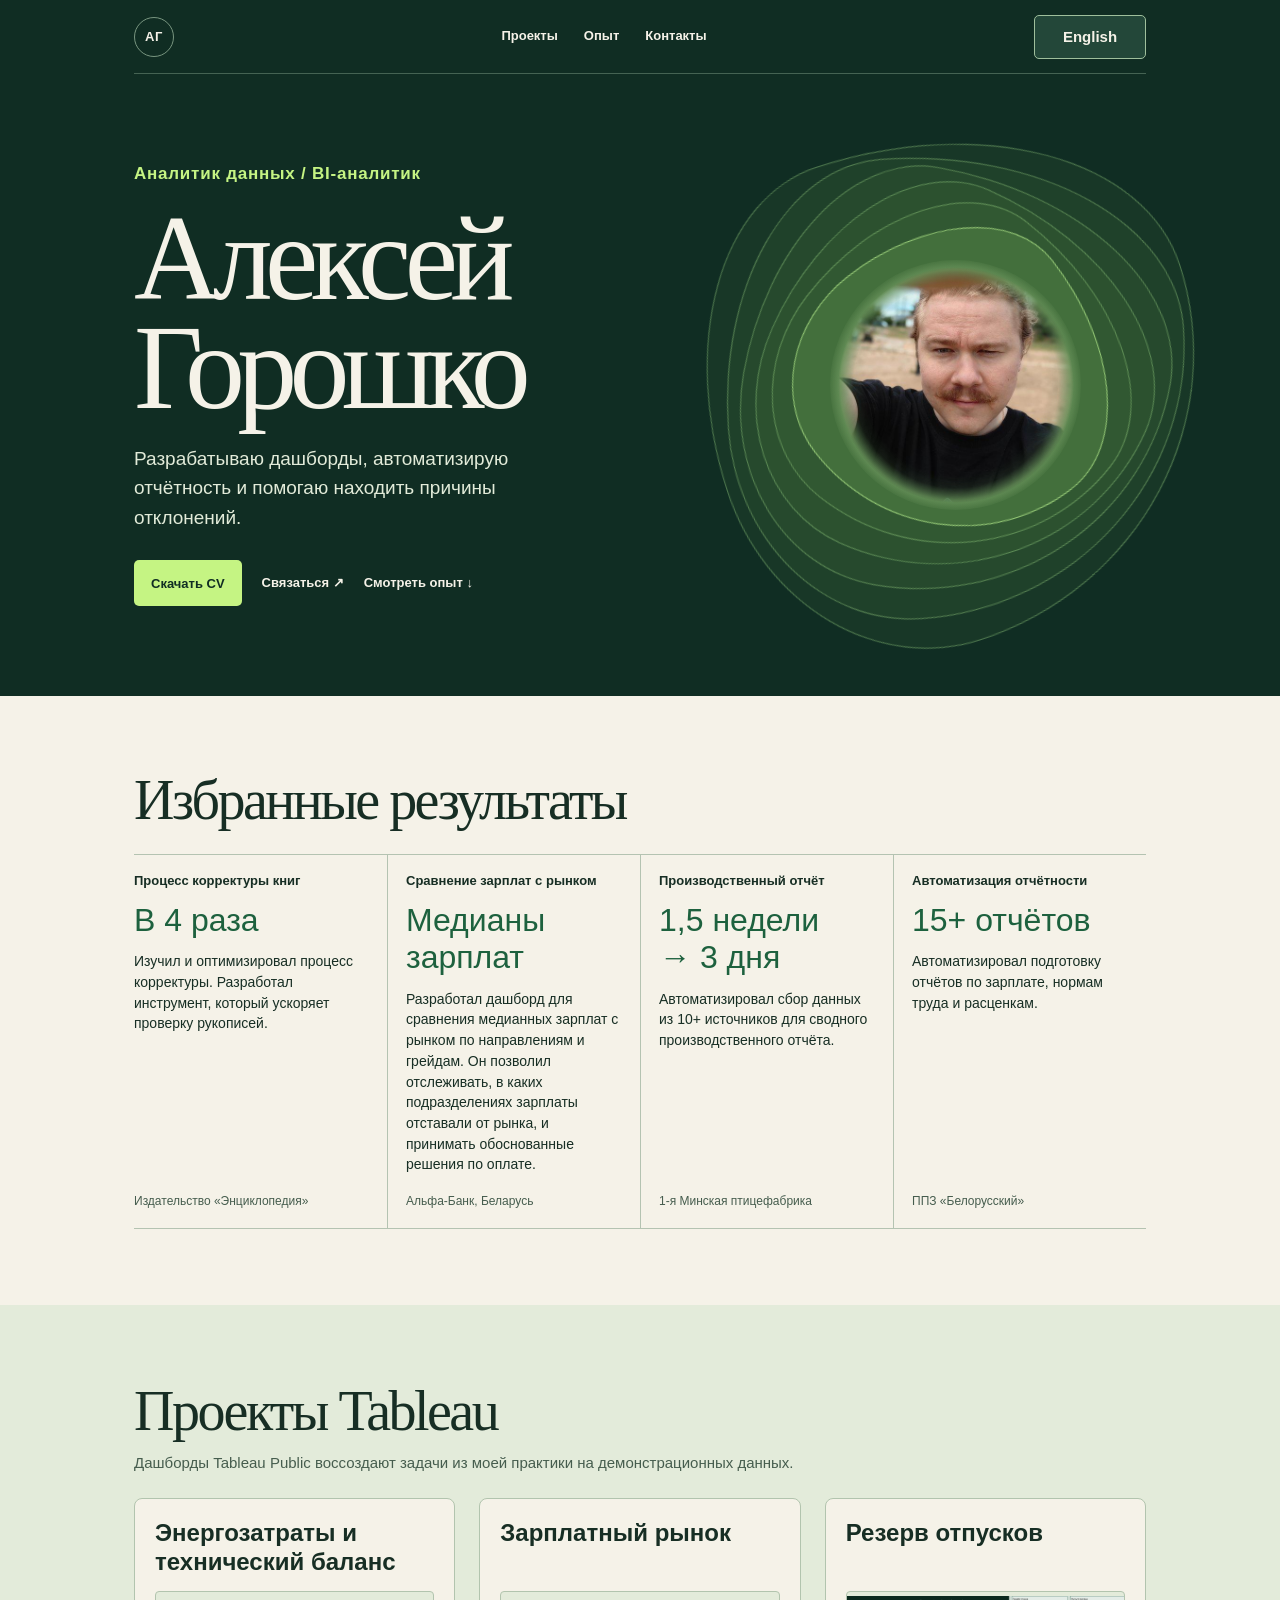
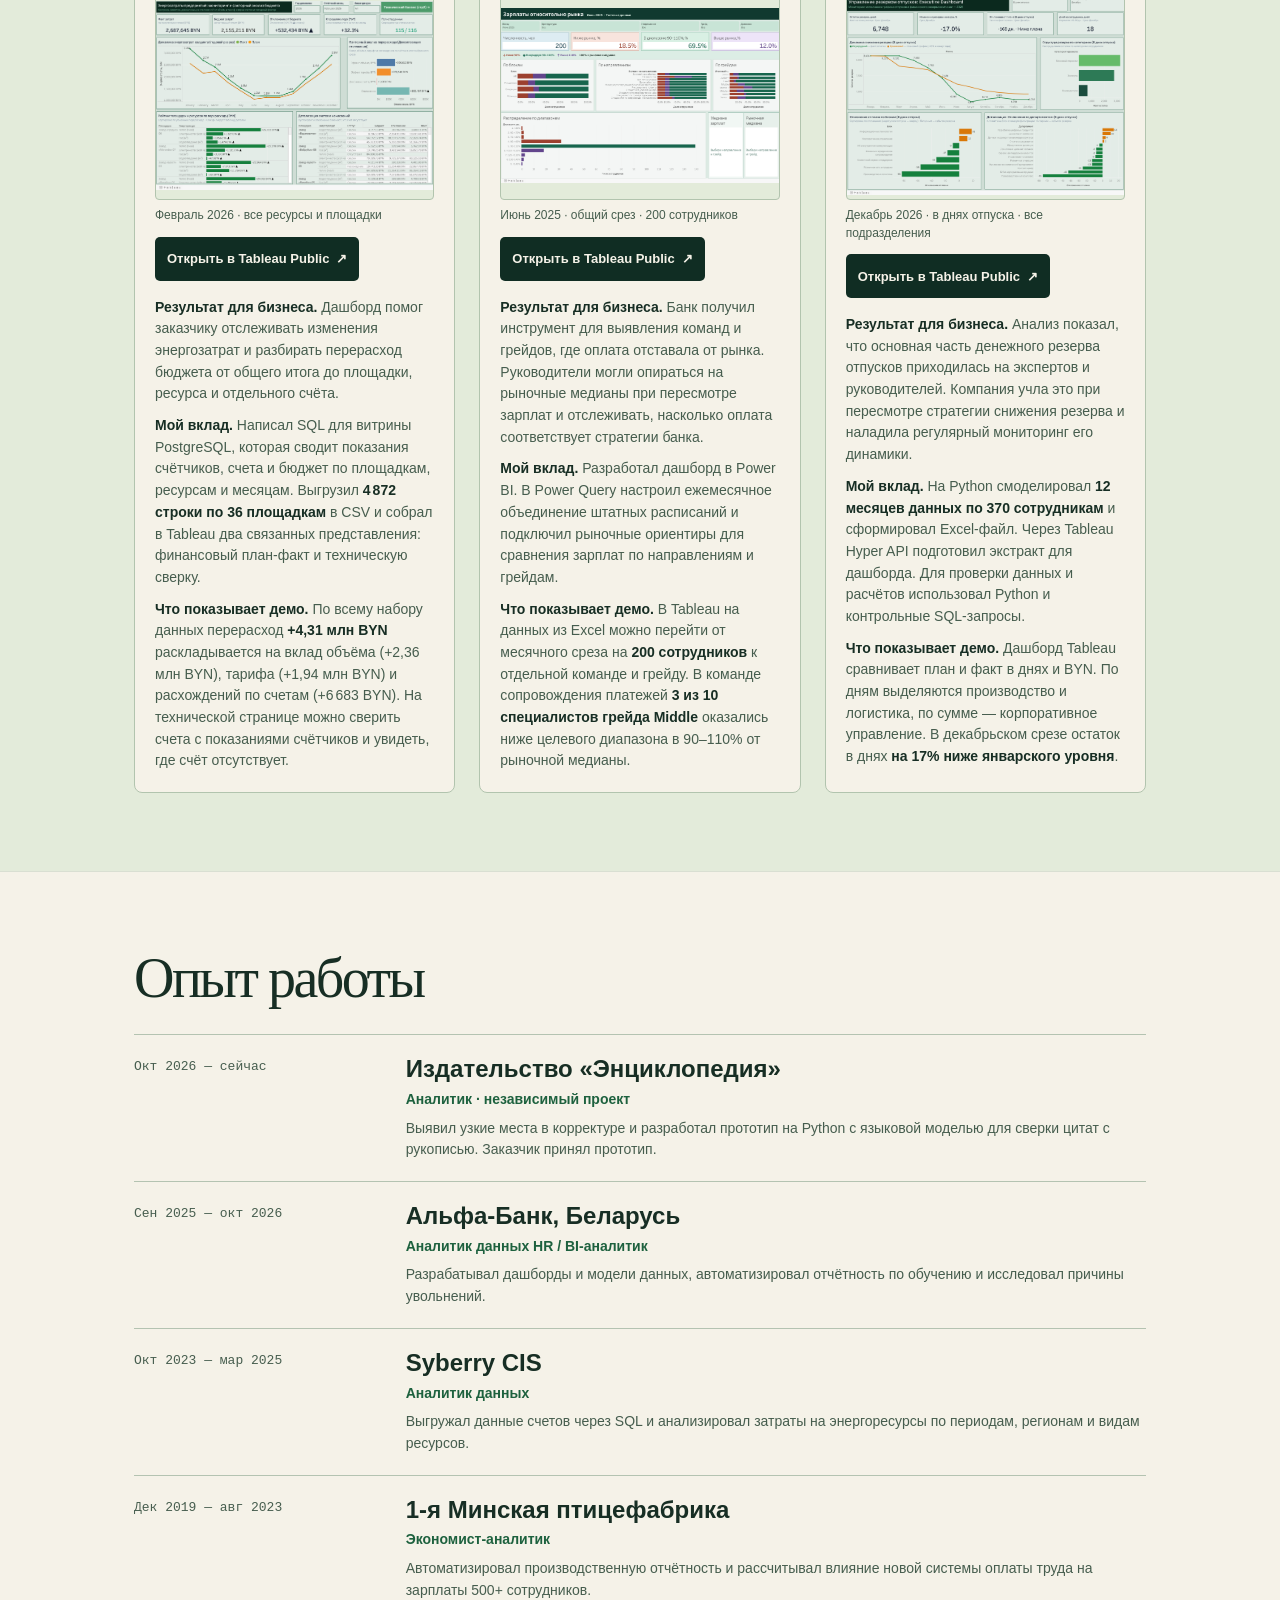
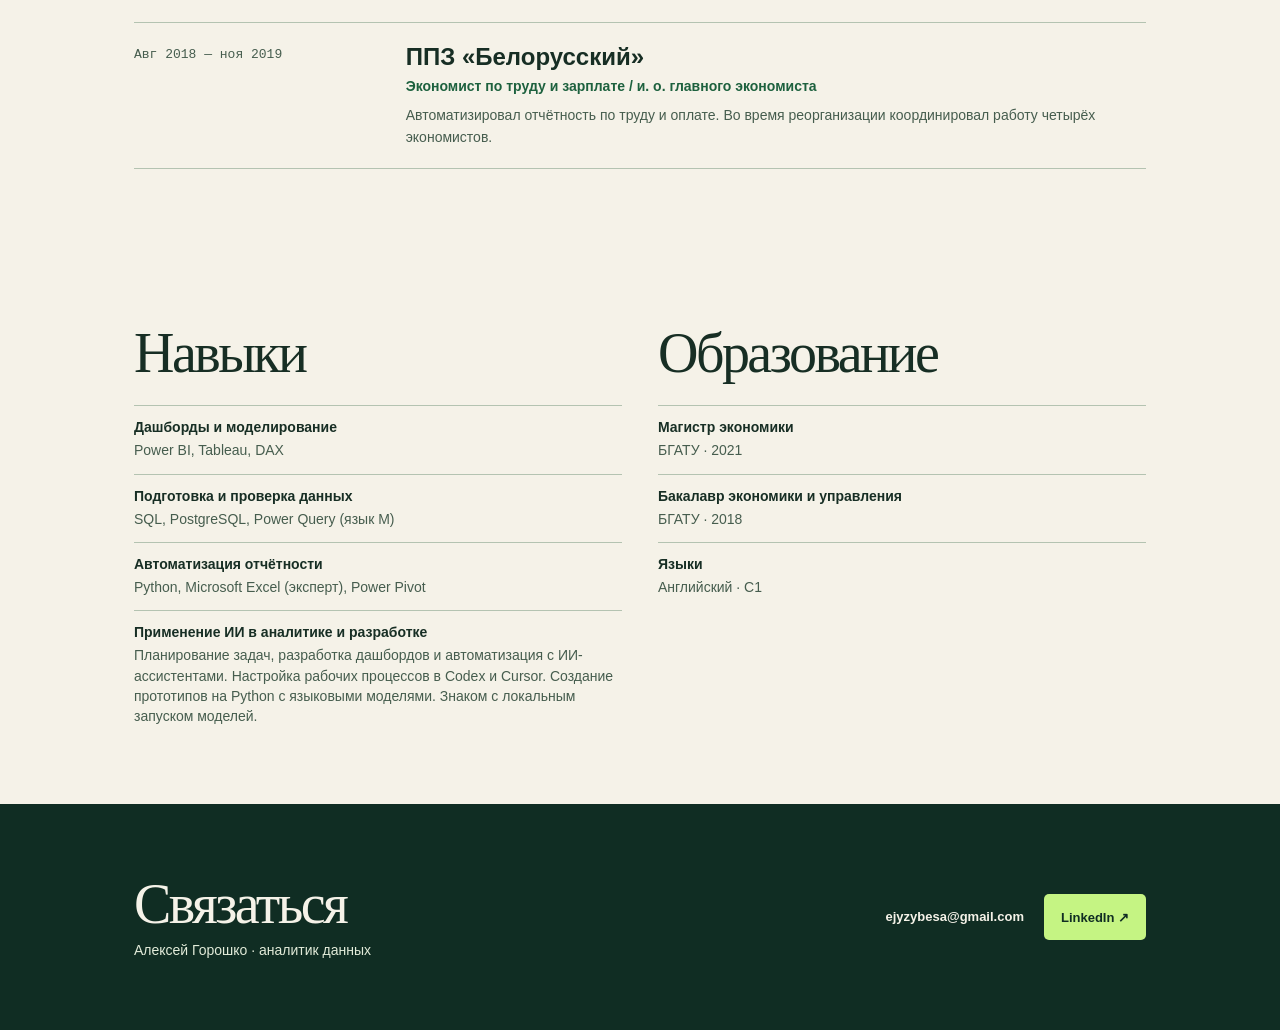
==== commit 421ad2bc: "Show the unfiltered salary dashboard preview" ====
--- a/index.html
+++ b/index.html
@@ -96,9 +96,9 @@
             <h3>Зарплатный рынок</h3>
             <figure>
               <a class="career-project-image" href="./previews/salary.png" target="_blank" rel="noopener" aria-label="Увеличить превью — Зарплатный рынок">
-                <img src="./previews/salary.png" width="1499" height="946" loading="lazy" alt="Срез по оплате специалистов Middle: 10 сотрудников, 30% ниже рынка">
+                <img src="./previews/salary.png" width="1499" height="946" loading="lazy" alt="Общий срез на 200 сотрудников: распределение зарплат относительно рынка по блокам, направлениям и грейдам">
               </a>
-              <figcaption>Июнь 2025 · сопровождение платежей · Middle</figcaption>
+              <figcaption>Июнь 2025 · общий срез · 200 сотрудников</figcaption>
             </figure>
             <a class="career-project-link" href="https://public.tableau.com/views/salary-market-month-styled/sheet10?:showVizHome=no" target="_blank" rel="noopener" aria-label="Открыть в Tableau Public — Зарплатный рынок">Открыть в Tableau Public <span aria-hidden="true">↗</span></a>
             <div class="career-project-copy">
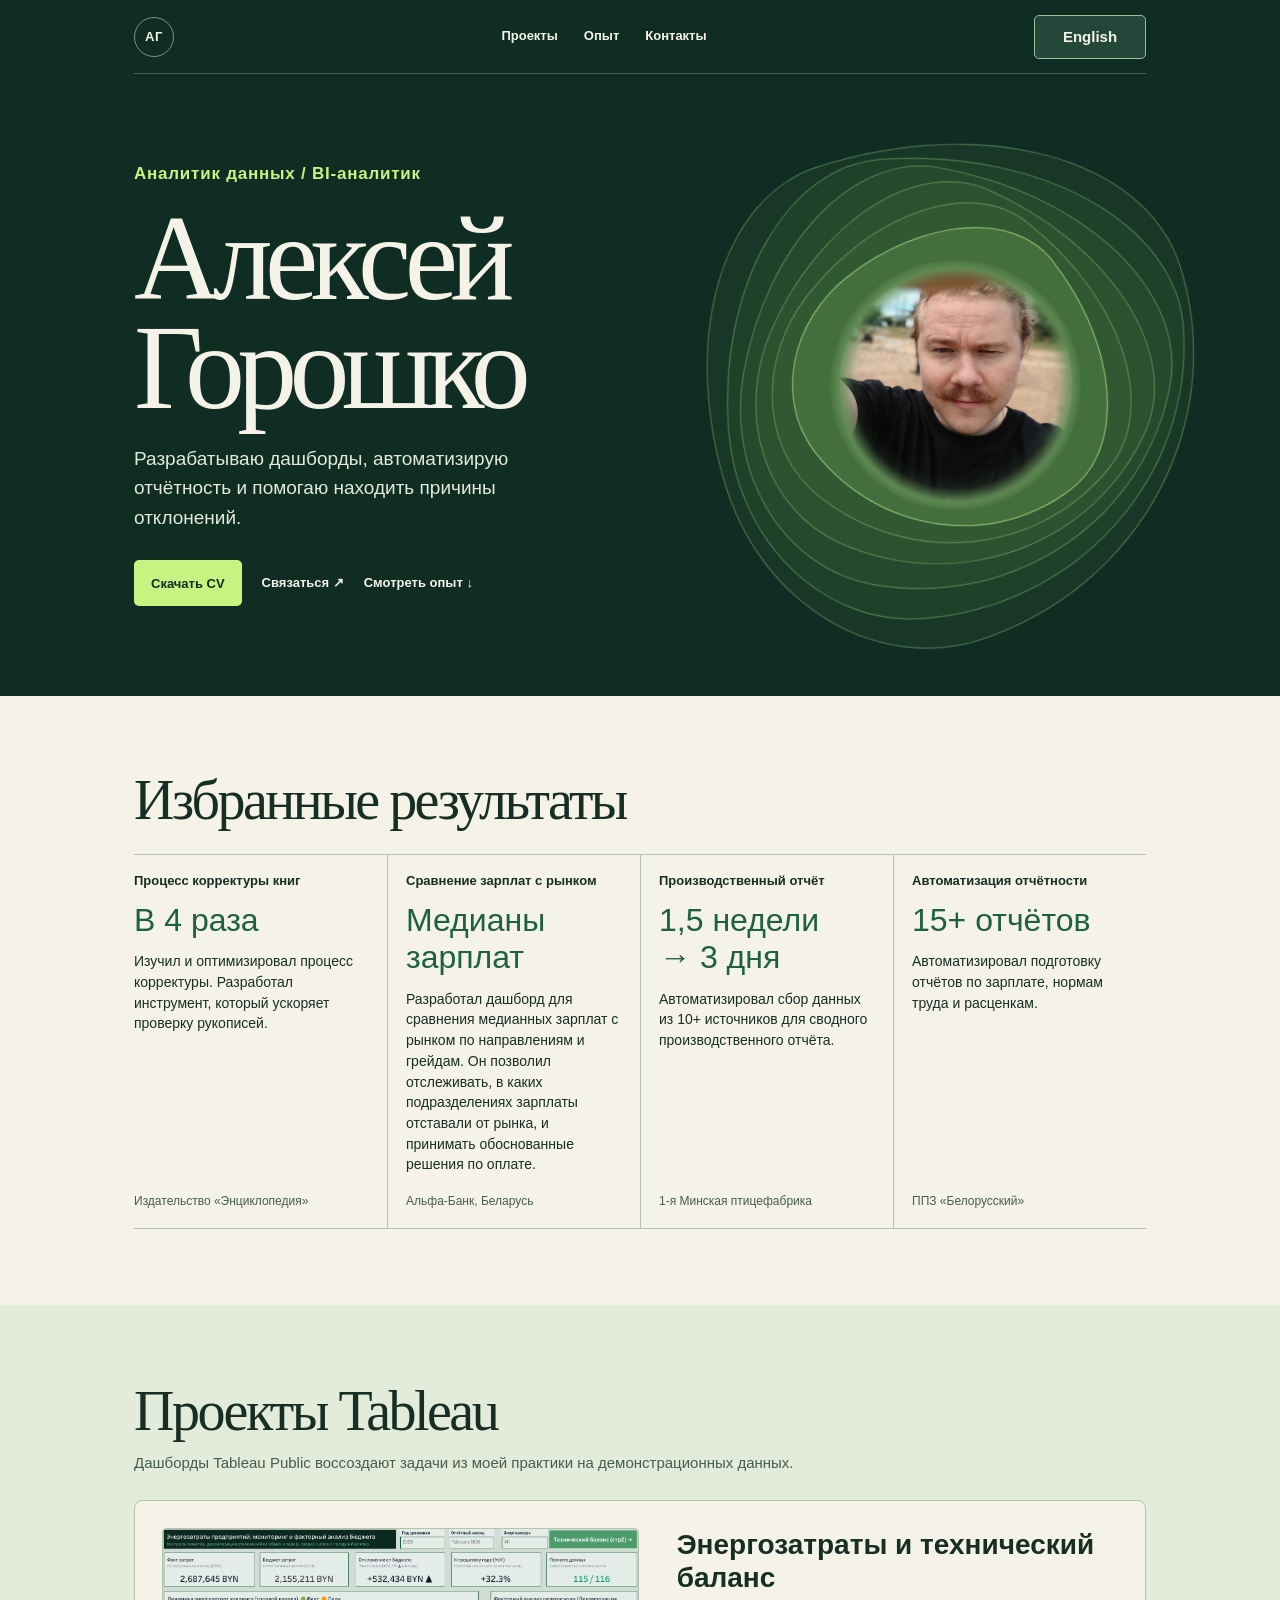
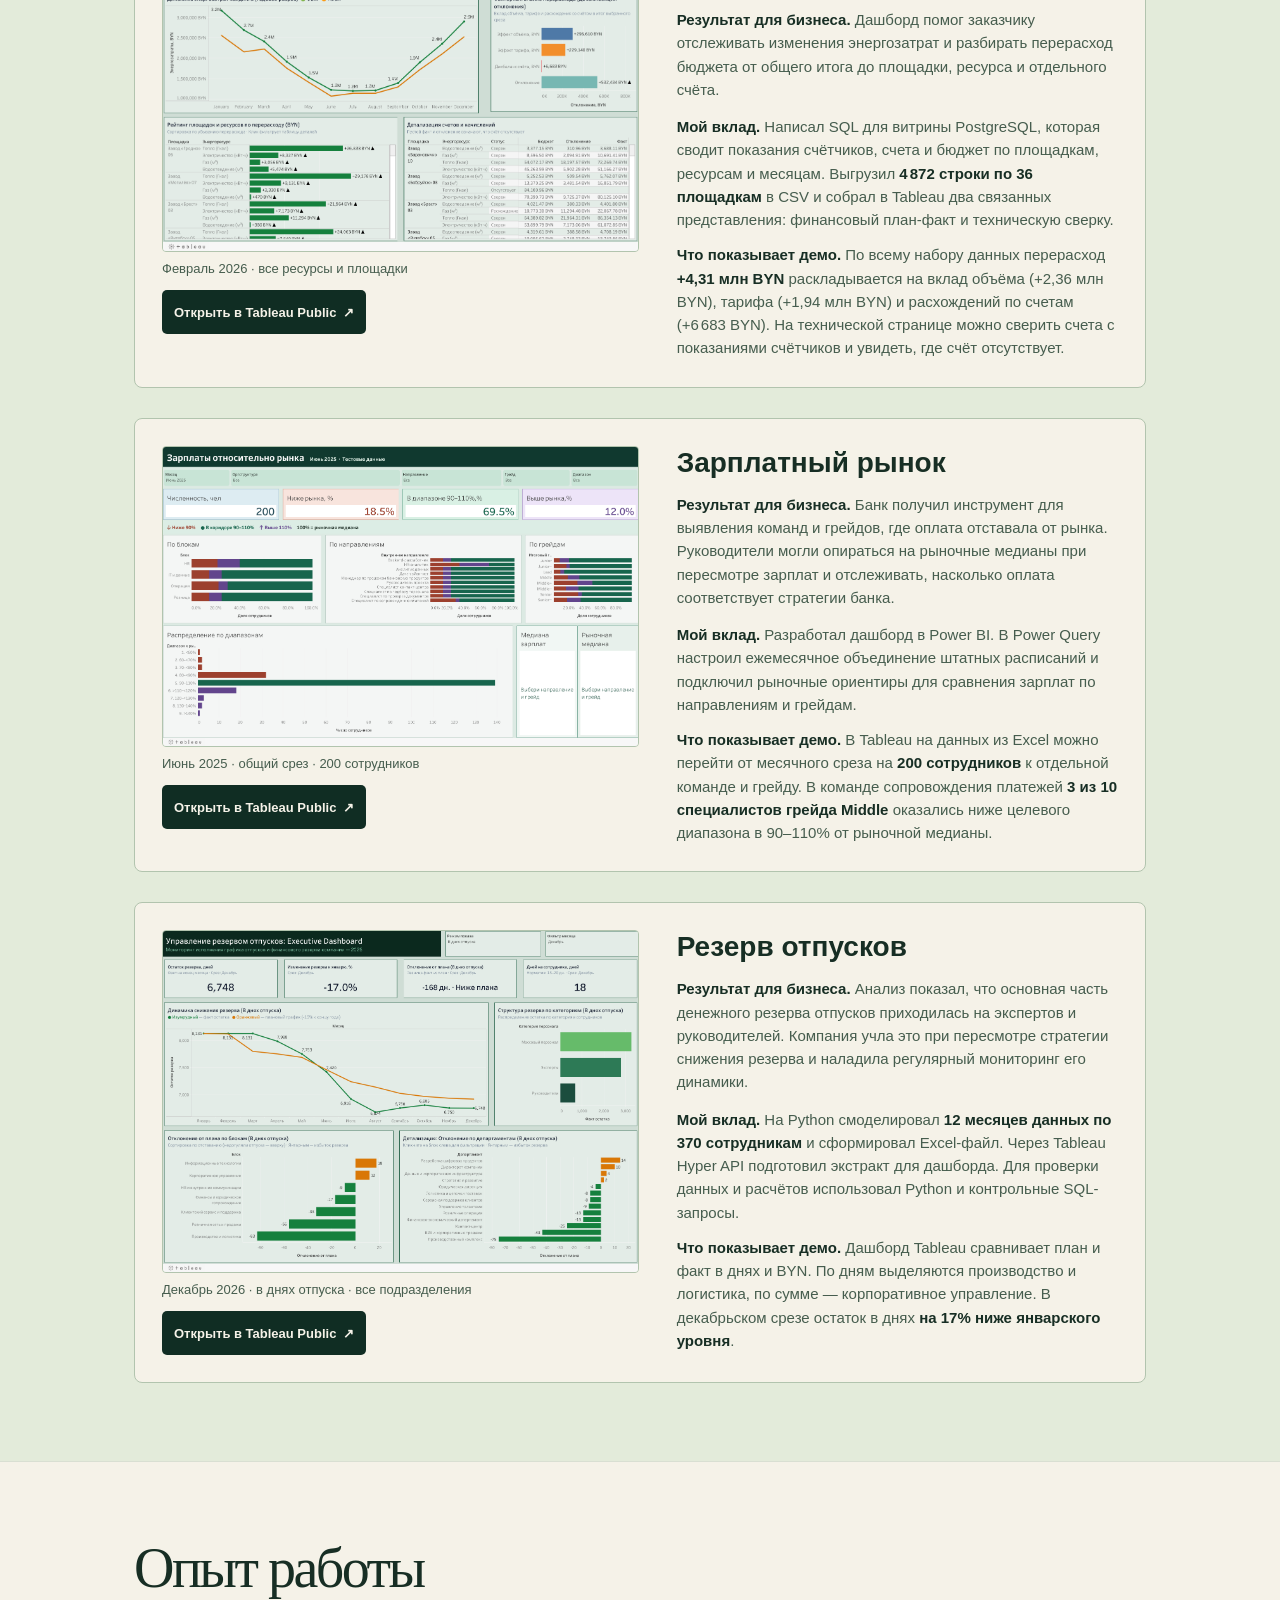
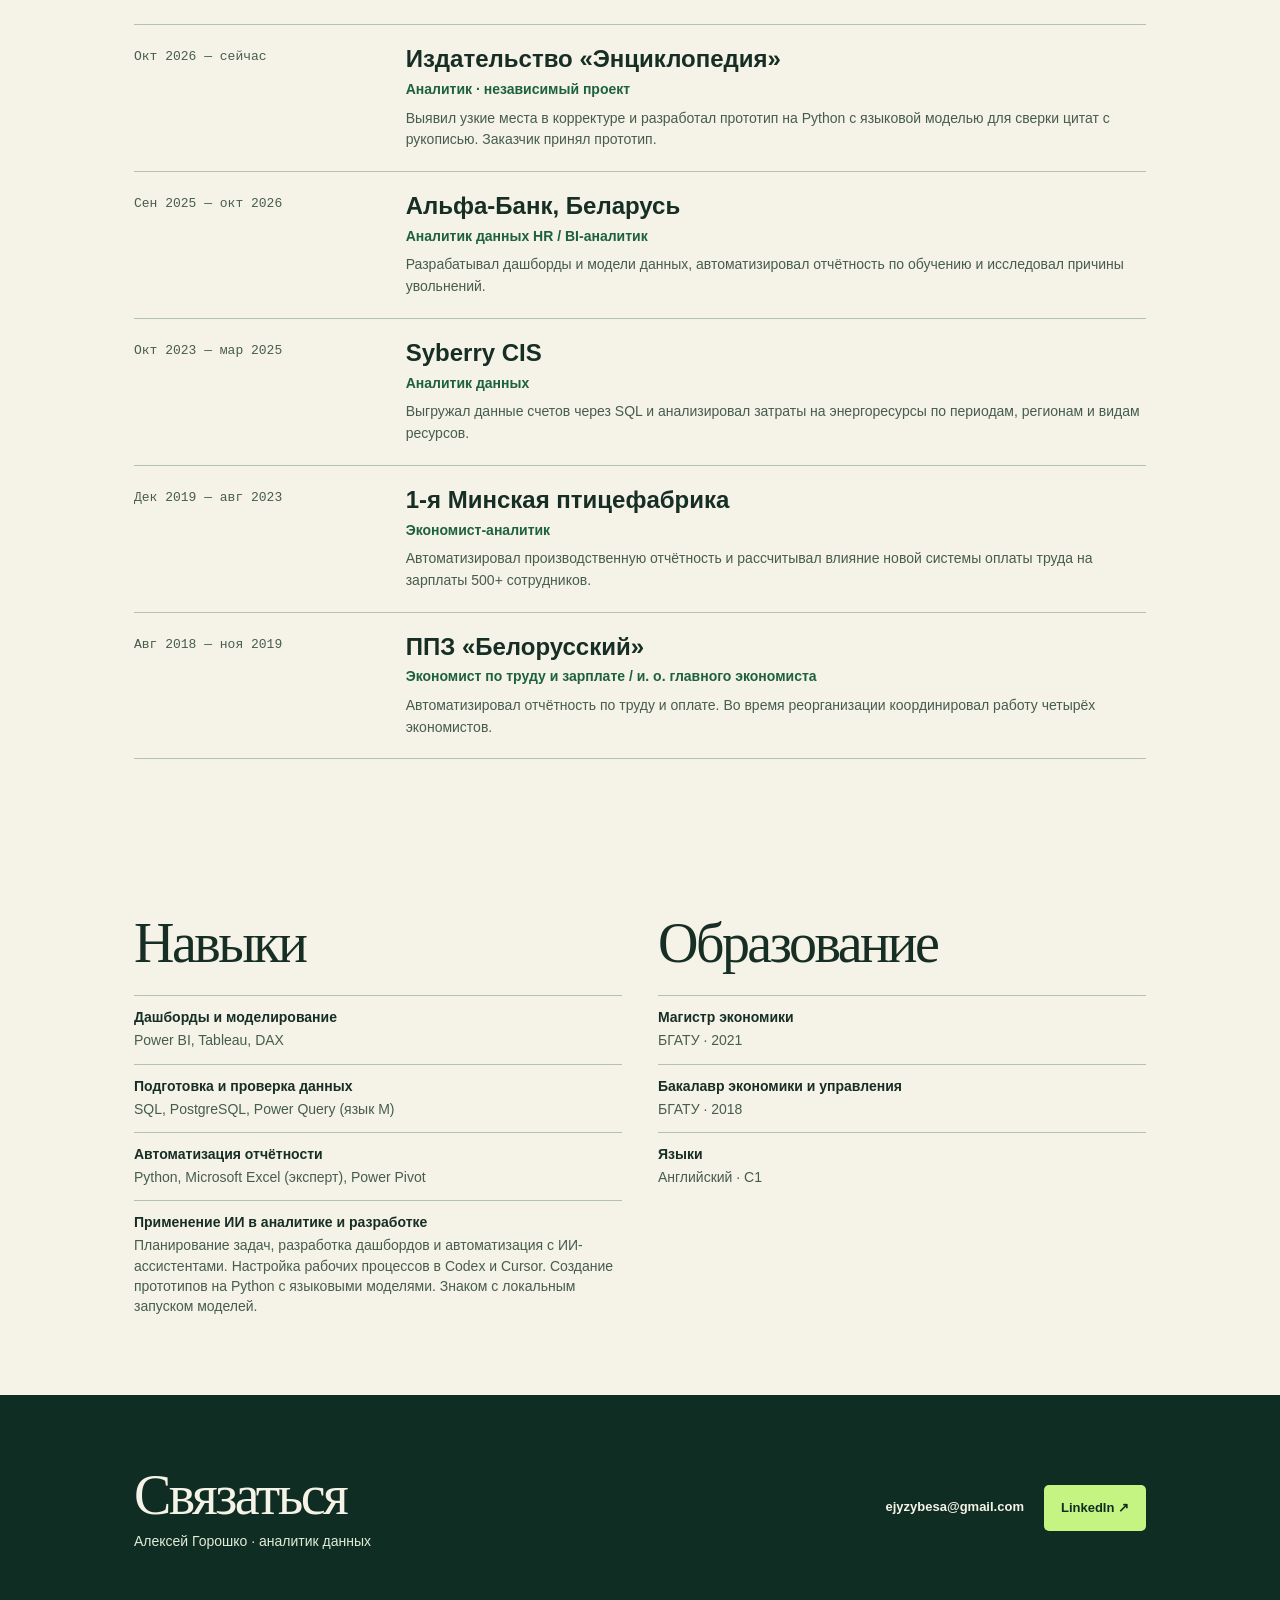
==== commit 7dbe28fc: "Give Tableau previews a full row and version their styles" ====
--- a/index.html
+++ b/index.html
@@ -7,6 +7,7 @@
   <meta name="theme-color" content="#102d23">
   <title>Алексей Горошко — аналитик данных</title>
   <link rel="stylesheet" href="./style.css">
+  <link rel="stylesheet" href="./tableau-projects-v2.css">
   <link rel="alternate" hreflang="ru" href="./">
   <link rel="alternate" hreflang="en" href="./en/">
 </head>
@@ -75,49 +76,55 @@
     <section class="career-section career-projects" id="dashboards" aria-labelledby="career-full-dashboards">
       <div class="career-wrap">
         <h2 id="career-full-dashboards">Проекты Tableau</h2>
-        <p class="career-project-intro">Дашборды Tableau Public воссоздают задачи из моей практики на демонстрационных данных.</p>
-        <div class="career-project-grid">
-          <article class="career-project">
+        <p class="career-case-intro">Дашборды Tableau Public воссоздают задачи из моей практики на демонстрационных данных.</p>
+        <div class="career-case-list">
+          <article class="career-case">
             <h3>Энергозатраты и технический баланс</h3>
-            <figure>
-              <a class="career-project-image" href="./previews/energy.png" target="_blank" rel="noopener" aria-label="Увеличить превью — Энергозатраты и технический баланс">
-                <img src="./previews/energy.png" width="1365" height="926" loading="lazy" alt="Финансовый дашборд: план, факт и факторы перерасхода">
-              </a>
-              <figcaption>Февраль 2026 · все ресурсы и площадки</figcaption>
-            </figure>
-            <a class="career-project-link" href="https://public.tableau.com/views/energy-costs/sheet17?:showVizHome=no" target="_blank" rel="noopener" aria-label="Открыть в Tableau Public — Энергозатраты и технический баланс">Открыть в Tableau Public <span aria-hidden="true">↗</span></a>
-            <div class="career-project-copy">
-              <p><strong>Результат для бизнеса.</strong> Дашборд помог заказчику отслеживать изменения энергозатрат и разбирать перерасход бюджета от общего итога до площадки, ресурса и отдельного счёта.</p>
+            <p class="career-case-outcome"><strong>Результат для бизнеса.</strong> Дашборд помог заказчику отслеживать изменения энергозатрат и разбирать перерасход бюджета от общего итога до площадки, ресурса и отдельного счёта.</p>
+            <div class="career-case-media">
+              <figure>
+                <a class="career-case-image" href="./previews/energy.png" target="_blank" rel="noopener" aria-label="Увеличить превью — Энергозатраты и технический баланс">
+                  <img src="./previews/energy.png" width="1365" height="926" loading="lazy" alt="Финансовый дашборд: план, факт и факторы перерасхода">
+                </a>
+                <figcaption>Февраль 2026 · все ресурсы и площадки</figcaption>
+              </figure>
+              <a class="career-case-link" href="https://public.tableau.com/views/energy-costs/sheet17?:showVizHome=no" target="_blank" rel="noopener" aria-label="Открыть в Tableau Public — Энергозатраты и технический баланс">Открыть в Tableau Public <span aria-hidden="true">↗</span></a>
+            </div>
+            <div class="career-case-details">
               <p><strong>Мой вклад.</strong> Написал SQL для витрины PostgreSQL, которая сводит показания счётчиков, счета и бюджет по площадкам, ресурсам и месяцам. Выгрузил <strong>4 872 строки по 36 площадкам</strong> в CSV и собрал в Tableau два связанных представления: финансовый план-факт и техническую сверку.</p>
               <p><strong>Что показывает демо.</strong> По всему набору данных перерасход <strong>+4,31 млн BYN</strong> раскладывается на вклад объёма (+2,36 млн BYN), тарифа (+1,94 млн BYN) и расхождений по счетам (+6 683 BYN). На технической странице можно сверить счета с показаниями счётчиков и увидеть, где счёт отсутствует.</p>
             </div>
           </article>
-          <article class="career-project">
+          <article class="career-case">
             <h3>Зарплатный рынок</h3>
-            <figure>
-              <a class="career-project-image" href="./previews/salary.png" target="_blank" rel="noopener" aria-label="Увеличить превью — Зарплатный рынок">
-                <img src="./previews/salary.png" width="1499" height="946" loading="lazy" alt="Общий срез на 200 сотрудников: распределение зарплат относительно рынка по блокам, направлениям и грейдам">
-              </a>
-              <figcaption>Июнь 2025 · общий срез · 200 сотрудников</figcaption>
-            </figure>
-            <a class="career-project-link" href="https://public.tableau.com/views/salary-market-month-styled/sheet10?:showVizHome=no" target="_blank" rel="noopener" aria-label="Открыть в Tableau Public — Зарплатный рынок">Открыть в Tableau Public <span aria-hidden="true">↗</span></a>
-            <div class="career-project-copy">
-              <p><strong>Результат для бизнеса.</strong> Банк получил инструмент для выявления команд и грейдов, где оплата отставала от рынка. Руководители могли опираться на рыночные медианы при пересмотре зарплат и отслеживать, насколько оплата соответствует стратегии банка.</p>
+            <p class="career-case-outcome"><strong>Результат для бизнеса.</strong> Банк получил инструмент для выявления команд и грейдов, где оплата отставала от рынка. Руководители могли опираться на рыночные медианы при пересмотре зарплат и отслеживать, насколько оплата соответствует стратегии банка.</p>
+            <div class="career-case-media">
+              <figure>
+                <a class="career-case-image" href="./previews/salary.png" target="_blank" rel="noopener" aria-label="Увеличить превью — Зарплатный рынок">
+                  <img src="./previews/salary.png" width="1499" height="946" loading="lazy" alt="Общий срез на 200 сотрудников: распределение зарплат относительно рынка по блокам, направлениям и грейдам">
+                </a>
+                <figcaption>Июнь 2025 · общий срез · 200 сотрудников</figcaption>
+              </figure>
+              <a class="career-case-link" href="https://public.tableau.com/views/salary-market-month-styled/sheet10?:showVizHome=no" target="_blank" rel="noopener" aria-label="Открыть в Tableau Public — Зарплатный рынок">Открыть в Tableau Public <span aria-hidden="true">↗</span></a>
+            </div>
+            <div class="career-case-details">
               <p><strong>Мой вклад.</strong> Разработал дашборд в Power BI. В Power Query настроил ежемесячное объединение штатных расписаний и подключил рыночные ориентиры для сравнения зарплат по направлениям и грейдам.</p>
               <p><strong>Что показывает демо.</strong> В Tableau на данных из Excel можно перейти от месячного среза на <strong>200 сотрудников</strong> к отдельной команде и грейду. В команде сопровождения платежей <strong>3 из 10 специалистов грейда Middle</strong> оказались ниже целевого диапазона в 90–110% от рыночной медианы.</p>
             </div>
           </article>
-          <article class="career-project">
+          <article class="career-case">
             <h3>Резерв отпусков</h3>
-            <figure>
-              <a class="career-project-image" href="./previews/vacation.png" target="_blank" rel="noopener" aria-label="Увеличить превью — Резерв отпусков">
-                <img src="./previews/vacation.png" width="1499" height="1076" loading="lazy" alt="Декабрьский срез резерва отпусков: 6 748 дней, снижение на 17% к январю">
-              </a>
-              <figcaption>Декабрь 2026 · в днях отпуска · все подразделения</figcaption>
-            </figure>
-            <a class="career-project-link" href="https://public.tableau.com/views/vacation-reserve/ExecutiveDashboard?:showVizHome=no" target="_blank" rel="noopener" aria-label="Открыть в Tableau Public — Резерв отпусков">Открыть в Tableau Public <span aria-hidden="true">↗</span></a>
-            <div class="career-project-copy">
-              <p><strong>Результат для бизнеса.</strong> Анализ показал, что основная часть денежного резерва отпусков приходилась на экспертов и руководителей. Компания учла это при пересмотре стратегии снижения резерва и наладила регулярный мониторинг его динамики.</p>
+            <p class="career-case-outcome"><strong>Результат для бизнеса.</strong> Анализ показал, что основная часть денежного резерва отпусков приходилась на экспертов и руководителей. Компания учла это при пересмотре стратегии снижения резерва и наладила регулярный мониторинг его динамики.</p>
+            <div class="career-case-media">
+              <figure>
+                <a class="career-case-image" href="./previews/vacation.png" target="_blank" rel="noopener" aria-label="Увеличить превью — Резерв отпусков">
+                  <img src="./previews/vacation.png" width="1499" height="1076" loading="lazy" alt="Декабрьский срез резерва отпусков: 6 748 дней, снижение на 17% к январю">
+                </a>
+                <figcaption>Декабрь 2026 · в днях отпуска · все подразделения</figcaption>
+              </figure>
+              <a class="career-case-link" href="https://public.tableau.com/views/vacation-reserve/ExecutiveDashboard?:showVizHome=no" target="_blank" rel="noopener" aria-label="Открыть в Tableau Public — Резерв отпусков">Открыть в Tableau Public <span aria-hidden="true">↗</span></a>
+            </div>
+            <div class="career-case-details">
               <p><strong>Мой вклад.</strong> На Python смоделировал <strong>12 месяцев данных по 370 сотрудникам</strong> и сформировал Excel-файл. Через Tableau Hyper API подготовил экстракт для дашборда. Для проверки данных и расчётов использовал Python и контрольные SQL-запросы.</p>
               <p><strong>Что показывает демо.</strong> Дашборд Tableau сравнивает план и факт в днях и BYN. По дням выделяются производство и логистика, по сумме — корпоративное управление. В декабрьском срезе остаток в днях <strong>на 17% ниже январского уровня</strong>.</p>
             </div>
--- a/tableau-projects-v2.css
+++ b/tableau-projects-v2.css
@@ -0,0 +1,115 @@
+#career-page .career-projects {
+  background: #e3ebda;
+}
+
+#career-page .career-case-intro {
+  margin-top: 12px;
+  color: var(--muted-ink);
+  font-size: 15px;
+  line-height: 1.55;
+}
+
+#career-page .career-case-list {
+  display: grid;
+  grid-template-columns: minmax(0, 1fr);
+  gap: clamp(18px, 2.6cqi, 30px);
+  margin-top: 26px;
+}
+
+#career-page .career-case {
+  display: grid;
+  grid-template-columns: minmax(0, 1fr);
+  gap: 14px;
+  padding: clamp(14px, 2.2cqi, 27px);
+  border: 1px solid #b2c4ae;
+  border-radius: 8px;
+  background: var(--paper);
+}
+
+#career-page .career-case h3 {
+  color: var(--ink);
+  font: 700 clamp(20px, 2.3cqi, 28px)/1.18 'Inter', 'Segoe UI', sans-serif;
+}
+
+#career-page .career-case p {
+  color: var(--muted-ink);
+  font-size: 15px;
+  line-height: 1.55;
+}
+
+#career-page .career-case strong {
+  color: var(--ink);
+}
+
+#career-page .career-case-media {
+  align-self: start;
+  min-width: 0;
+}
+
+#career-page .career-case-media figure {
+  margin: 0;
+}
+
+#career-page .career-case-media figcaption {
+  margin-top: 8px;
+  color: var(--muted-ink);
+  font-size: 13px;
+  line-height: 1.4;
+}
+
+#career-page .career-case-image {
+  display: block;
+  border: 1px solid #b2c4ae;
+  border-radius: 4px;
+  background: #e3ebda;
+  cursor: zoom-in;
+}
+
+#career-page .career-case-image img {
+  display: block;
+  width: 100%;
+  max-width: 100%;
+  height: auto;
+  border-radius: 3px;
+}
+
+#career-page .career-case-link {
+  display: inline-flex;
+  align-items: center;
+  justify-content: center;
+  gap: 7px;
+  min-height: 44px;
+  margin-top: 12px;
+  padding: 8px 12px;
+  border-radius: 5px;
+  color: var(--paper);
+  background: var(--forest);
+  font-size: 13px;
+  font-weight: 700;
+}
+
+#career-page .career-case-link:hover {
+  color: var(--forest);
+  background: var(--mint);
+}
+
+#career-page .career-case-details {
+  display: grid;
+  align-content: start;
+  gap: 12px;
+}
+
+@container (min-width: 820px) {
+  #career-page .career-case {
+    grid-template: "media title" auto
+                   "media outcome" auto
+                   "media details" 1fr / minmax(0, 1.08fr) minmax(0, 1fr);
+    column-gap: clamp(24px, 3cqi, 38px);
+    align-items: start;
+  }
+
+  #career-page .career-case h3 { grid-area: title; }
+  #career-page .career-case-outcome { grid-area: outcome; }
+  #career-page .career-case-media { grid-area: media; }
+  #career-page .career-case-details { grid-area: details; }
+}
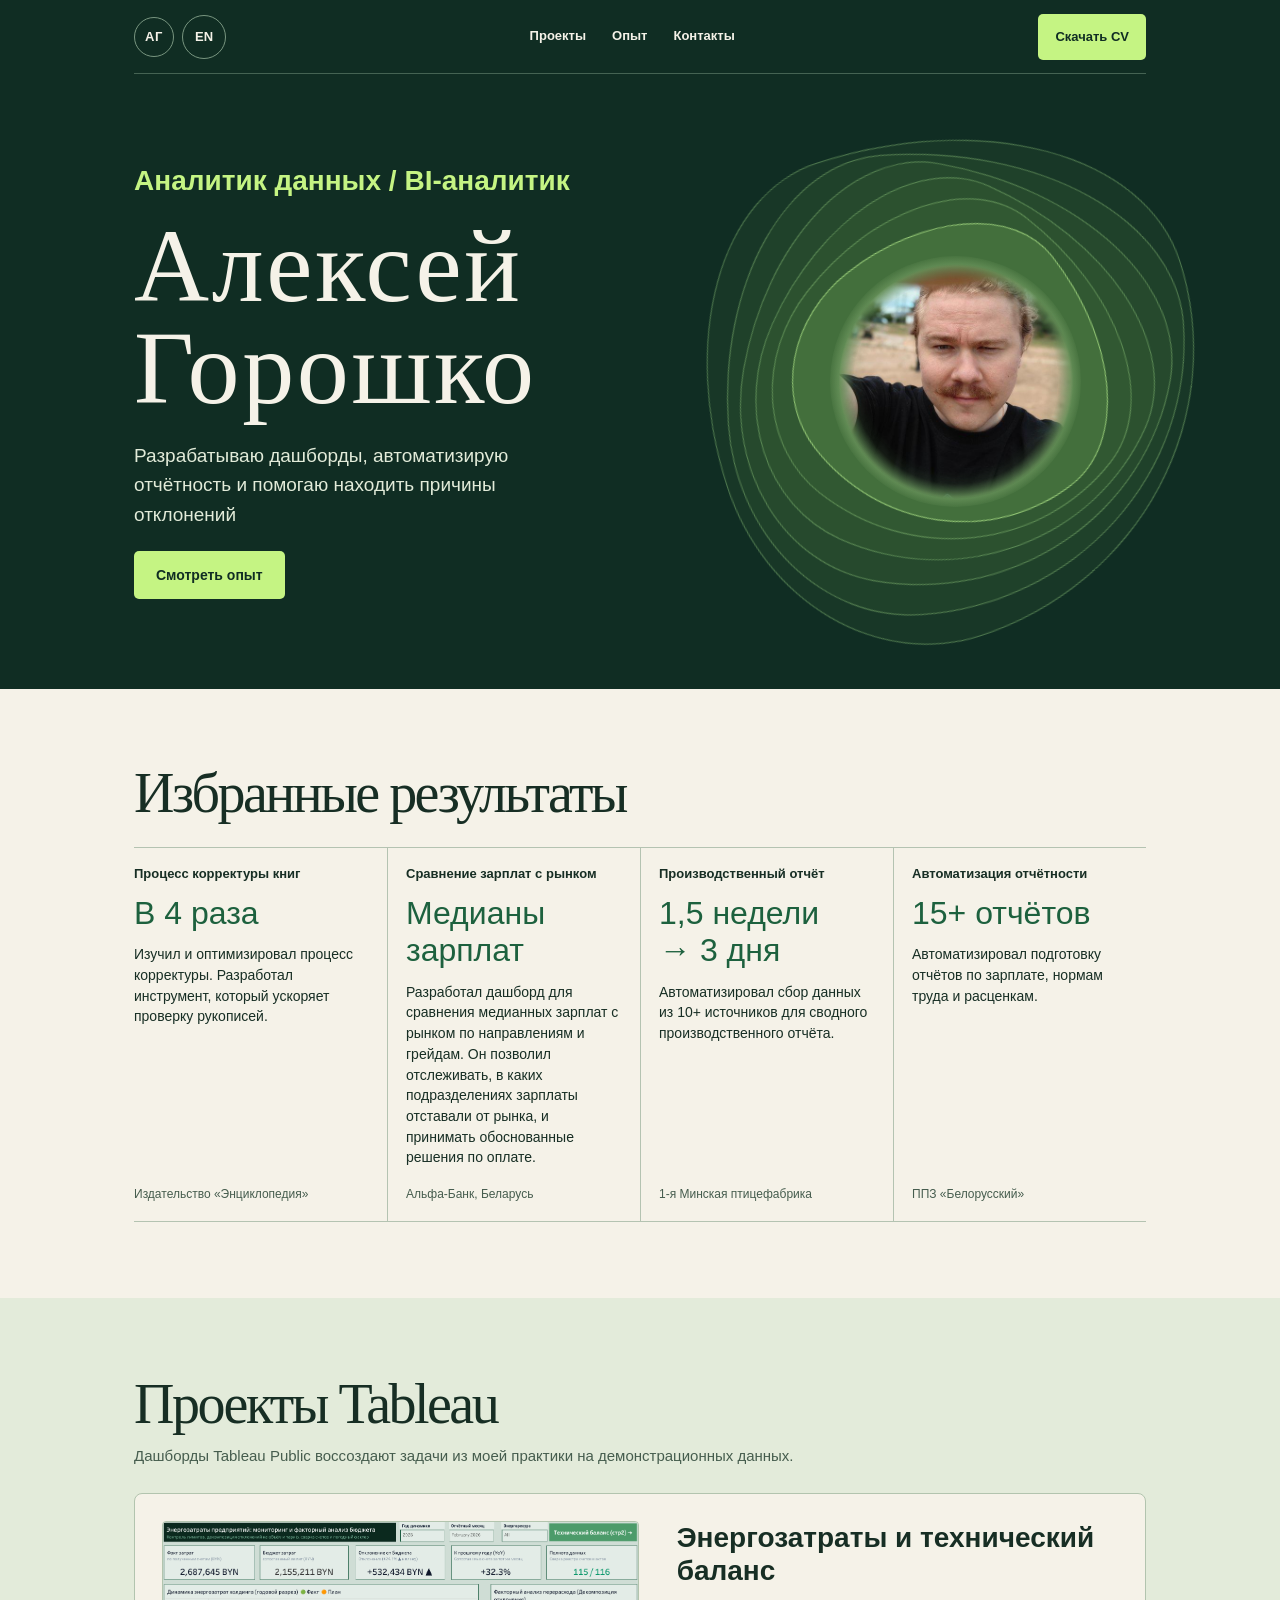
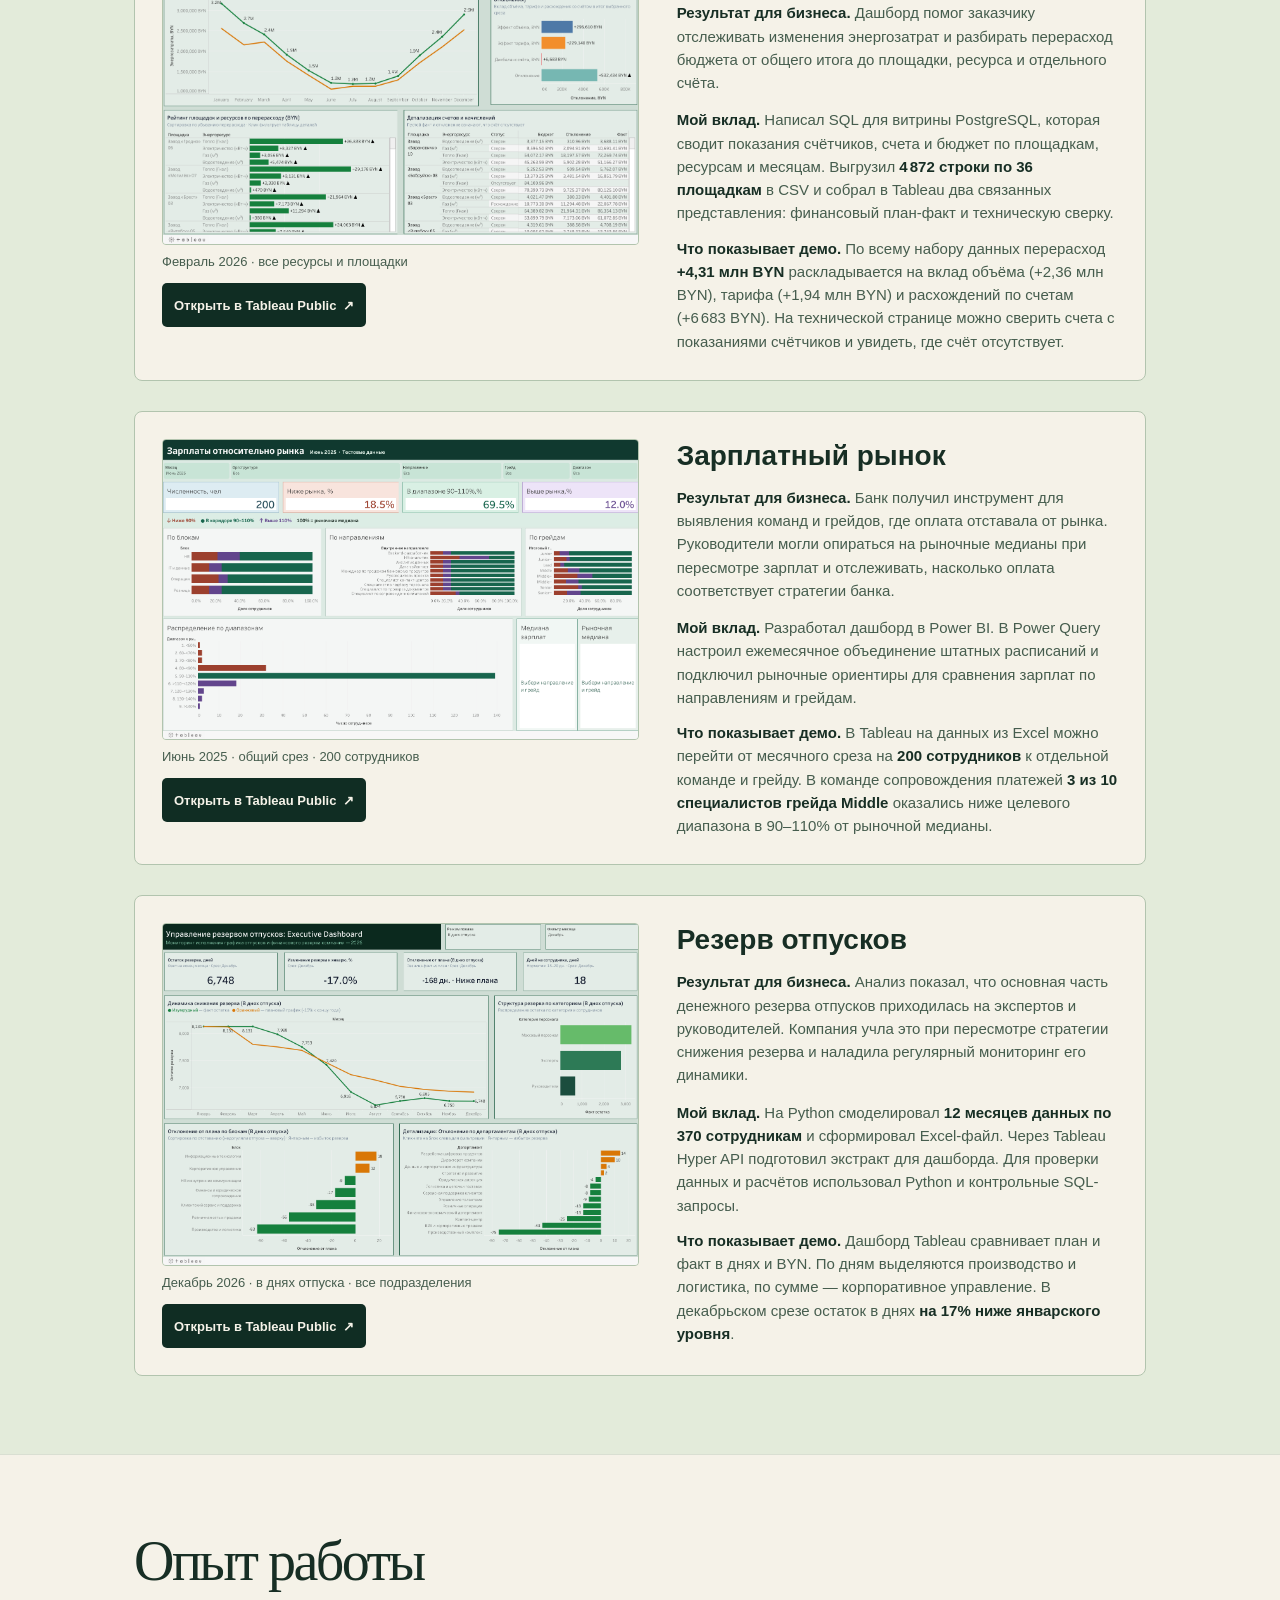
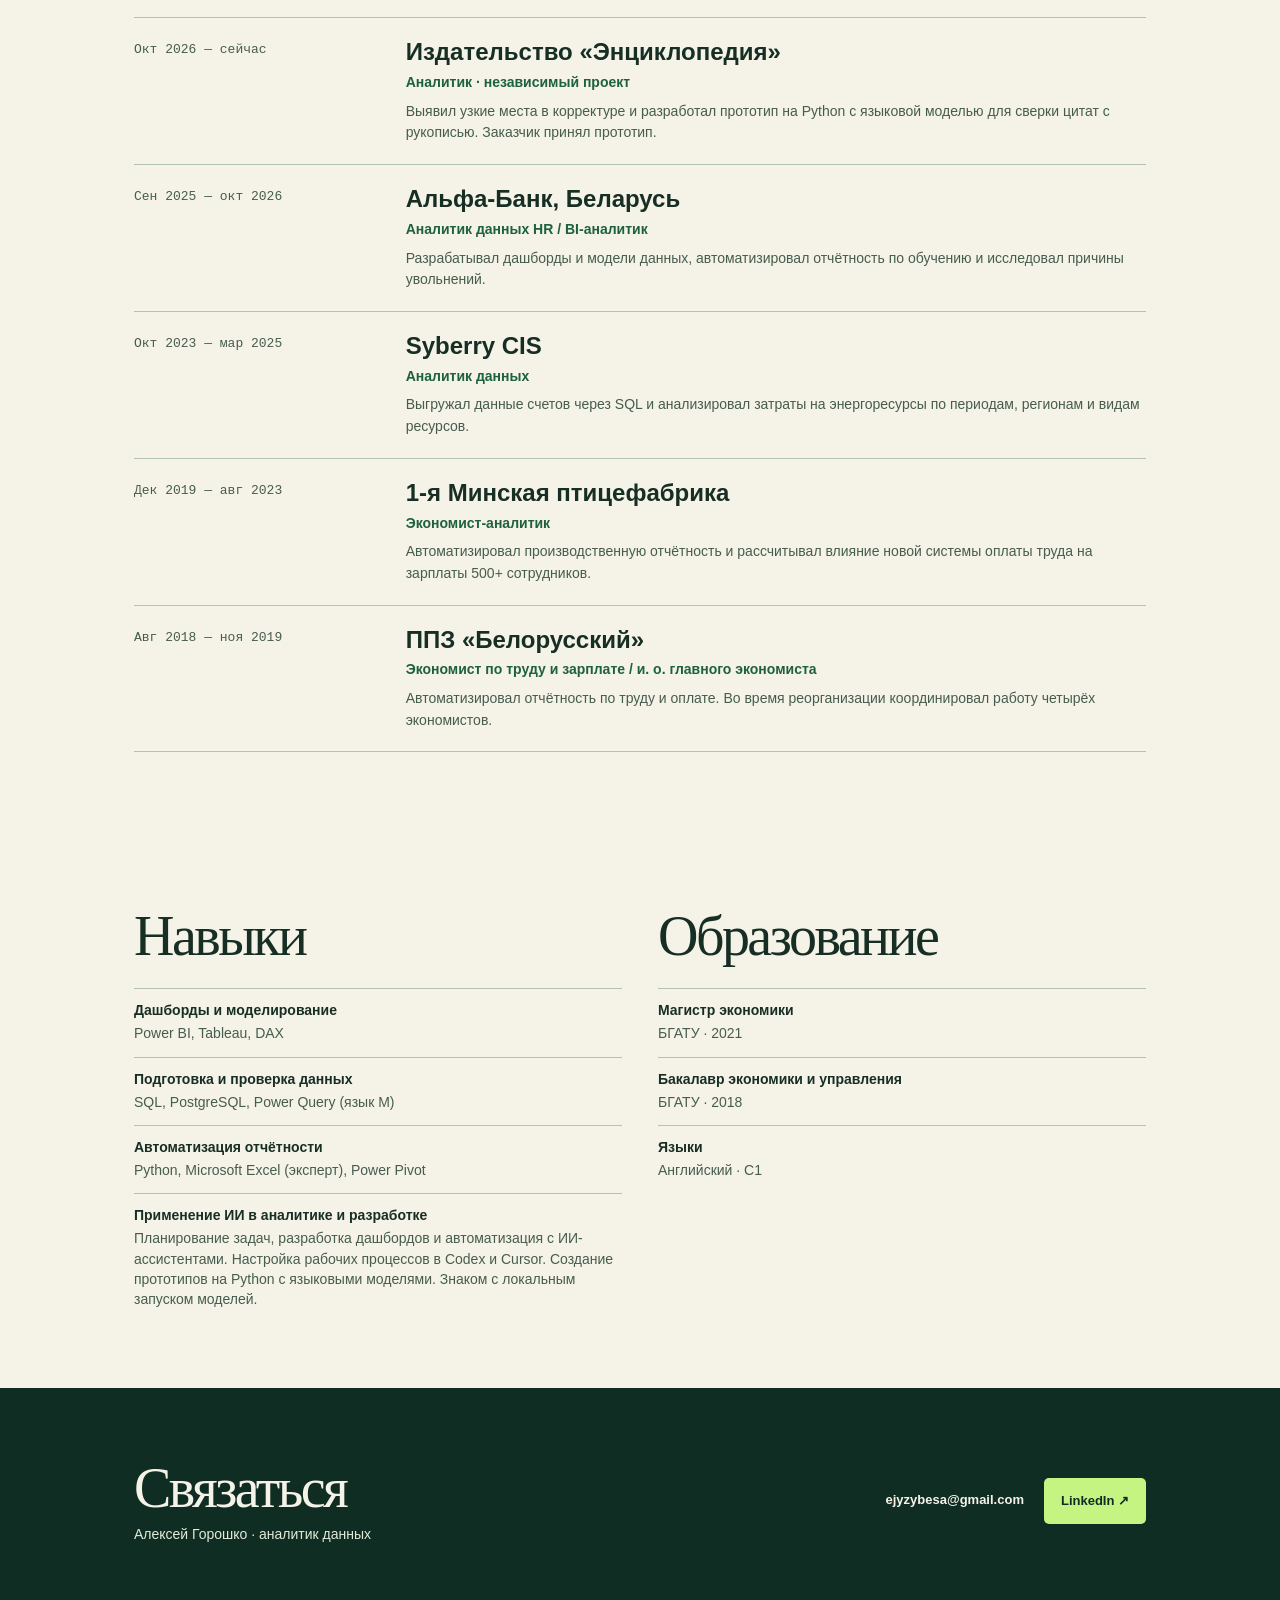
==== commit 1ab9cab4: "Refine the portfolio first screen" ====
--- a/index.html
+++ b/index.html
@@ -16,24 +16,23 @@
     <header class="career-hero">
       <div class="career-wrap">
         <div class="career-top">
-          <a class="career-monogram" href="#career-page" aria-label="В начало страницы">АГ</a>
+          <div class="career-brand">
+            <a class="career-monogram" href="#career-page" aria-label="В начало страницы">АГ</a>
+            <a class="career-language" href="./en/" lang="en" hreflang="en" aria-label="Switch to English">EN</a>
+          </div>
           <nav class="career-nav" aria-label="Разделы сайта">
             <a href="#dashboards">Проекты</a>
             <a href="#experience">Опыт</a>
             <a href="#contact">Контакты</a>
           </nav>
-          <a class="career-language" href="./en/" lang="en" hreflang="en" aria-label="Switch to English">English</a>
+          <a class="career-cv" href="./russian-cv.pdf" download="aleksey-goroshko-data-analyst-ru.pdf">Скачать CV</a>
         </div>
         <div class="career-intro">
           <div class="career-copy">
             <p class="career-role">Аналитик данных / BI-аналитик</p>
             <h1><span>Алексей</span><br><span>Горошко</span></h1>
-            <p class="career-summary">Разрабатываю дашборды, автоматизирую отчётность и помогаю находить причины отклонений.</p>
-            <div class="career-actions">
-              <a class="career-cv" href="./russian-cv.pdf" download="aleksey-goroshko-data-analyst-ru.pdf">Скачать CV</a>
-              <a class="career-contact" href="#contact">Связаться ↗</a>
-              <a class="career-contact" href="#experience">Смотреть опыт ↓</a>
-            </div>
+            <p class="career-summary">Разрабатываю дашборды, автоматизирую отчётность и помогаю находить причины отклонений</p>
+            <a class="career-experience-link" href="#experience">Смотреть опыт</a>
           </div>
           <figure class="career-portrait">
             <div class="career-art" aria-hidden="true"><span></span><span></span><span></span><span></span><span></span><span></span></div>
@@ -169,7 +168,7 @@
     <footer class="career-footer" id="contact">
       <div class="career-wrap career-footer-inner">
         <div><h2>Связаться</h2><p>Алексей Горошко · аналитик данных</p></div>
-        <div class="career-actions"><a class="career-contact" href="mailto:ejyzybesa@gmail.com">ejyzybesa@gmail.com</a><a class="career-cv" href="https://www.linkedin.com/in/aleksey-goroshko-258381265/">LinkedIn ↗</a></div>
+        <div class="career-actions"><a class="career-contact" href="mailto:ejyzybesa@gmail.com">ejyzybesa@gmail.com</a><a class="career-cv" href="https://www.linkedin.com/in/alexgoroh/">LinkedIn ↗</a></div>
       </div>
     </footer>
   </main>
--- a/style.css
+++ b/style.css
@@ -20,17 +20,26 @@
   #career-page h1, #career-page h2, #career-page h3, #career-page p { margin: 0; }
   #career-page .career-wrap { max-width: 1160px; margin-inline: auto; padding-inline: clamp(22px, 6cqi, 74px); }
   #career-page .career-hero { background: var(--forest); color: var(--paper); overflow: clip; }
+  #career-page .career-hero a:focus-visible { outline-color: var(--mint); }
   #career-page .career-top { min-height: 74px; display: flex; align-items: center; justify-content: space-between; border-bottom: 1px solid #456353; position: relative; z-index: 1; }
+  #career-page .career-brand { display: flex; align-items: center; gap: 8px; }
   #career-page .career-monogram { display: grid; place-items: center; border: 1px solid #799680; border-radius: 50%; width: 40px; height: 40px; font-size: 13px; font-weight: 650; letter-spacing: .04em; }
   #career-page .career-intro { position: relative; display: grid; grid-template-columns: minmax(0, 1fr) minmax(0, .62fr); gap: 18px; align-items: center; min-height: 455px; padding-block: clamp(42px, 7cqi, 100px); }
   #career-page .career-copy { position: relative; z-index: 1; width: max-content; max-width: 100%; }
-  #career-page .career-role { color: var(--mint); font-size: clamp(13px, 1.8cqi, 17px); font-weight: 650; letter-spacing: .045em; }
+  #career-page .career-role { color: var(--mint); font-size: clamp(16px, 4.2cqi, 28px); font-weight: 750; line-height: 1.2; }
   #career-page .career-role span { color: #a2bfaa; margin-inline: .35em; }
-  #career-page h1 { color: var(--paper); font: 400 clamp(50px, 11cqi, 120px)/.91 'Cormorant Garamond', Georgia, serif; letter-spacing: -.065em; margin: 20px 0 22px; }
+  #career-page h1 { color: var(--paper); font: 400 clamp(47px, 9.3cqi, 104px)/.98 'Cormorant Garamond', Georgia, serif; letter-spacing: .025em; margin: 18px 0 22px; }
   #career-page .career-summary { max-width: 36ch; color: #e2ebd9; font-size: clamp(15px, 2cqi, 19px); line-height: 1.55; }
   #career-page .career-actions { display: flex; flex-wrap: wrap; align-items: center; gap: 10px 20px; margin-top: 28px; }
   #career-page .career-cv, #career-page .career-contact { min-height: 46px; display: inline-flex; align-items: center; gap: 10px; font-size: 13px; font-weight: 700; }
   #career-page .career-cv { color: var(--forest); background: var(--mint); padding-inline: 17px; border-radius: 5px; }
+  #career-page .career-top .career-cv { white-space: nowrap; }
+  #career-page .career-experience-link {
+    display: inline-flex; justify-content: center; align-items: center; min-height: 48px;
+    margin-top: 22px; padding-inline: 22px; border-radius: 5px;
+    background: var(--mint); color: var(--forest); font-size: 14px; font-weight: 750;
+  }
+  #career-page .career-top .career-cv:hover, #career-page .career-experience-link:hover { background: #d5f8a4; }
   #career-page .career-contact { color: var(--paper); }
   #career-page .career-portrait { position: relative; justify-self: center; display: grid; place-items: center; isolation: isolate; width: min(100%, 290px); aspect-ratio: 1; margin: 0; }
   #career-page .career-portrait img { display: block; position: relative; width: 79%; height: auto; aspect-ratio: 1; object-fit: contain; border-radius: 13%; outline: 1px solid #bcf291ad; outline-offset: 5px; }
@@ -57,10 +66,11 @@
     #career-page .career-metric:nth-child(n+3) { border-top: 1px solid #b4c3b1; }
   }
   @container (max-width: 590px) {
-    #career-page .career-intro { min-height: 385px; grid-template-columns: minmax(0, 1fr); gap: 32px; }
-    #career-page .career-intro .career-actions { column-gap: 12px; }
+    #career-page .career-intro { min-height: 385px; grid-template-columns: minmax(0, 1fr); gap: 90px; }
+    #career-page .career-copy { width: 100%; }
+    #career-page .career-experience-link { display: flex; width: fit-content; margin-inline: auto; }
     #career-page .career-portrait { width: min(74%, 238px); }
-    #career-page .career-art { width: 152%; }
+    #career-page .career-art { width: 132%; }
     #career-page .career-metrics { grid-template-columns: minmax(0, 1fr); }
     #career-page .career-metric, #career-page .career-metric + .career-metric { padding: 17px 0; border-left: 0; }
     #career-page .career-metric + .career-metric { border-top: 1px solid #b4c3b1; }
@@ -96,8 +106,8 @@
   #career-page .career-nav { display: flex; gap: clamp(8px, 2.4cqi, 26px); margin-inline: auto; }
   #career-page .career-nav a, #career-page a.career-contact { min-height: 44px; display: inline-flex; align-items: center; padding: 0; color: var(--paper); font: 650 13px/1.3 'Inter', 'Segoe UI', sans-serif; }
   #career-page .career-nav a:hover, #career-page a.career-contact:hover { color: var(--mint); }
-  #career-page .career-language { min-width: 112px; min-height: 44px; display: inline-flex; align-items: center; justify-content: center; padding: 8px 14px; border: 1px solid #9fbf9c; border-radius: 5px; color: var(--paper); background: #234739; font: 700 15px/1.2 'Inter', 'Segoe UI', sans-serif; }
-  #career-page .career-language:hover { color: var(--forest); background: var(--mint); }
+  #career-page .career-language { width: 44px; height: 44px; display: grid; place-items: center; border: 1px solid #799680; border-radius: 50%; color: var(--paper); font: 650 13px/1.2 'Inter', 'Segoe UI', sans-serif; }
+  #career-page .career-language:hover, #career-page .career-language:active { color: var(--mint); background: #234739; }
   #career-page .career-portrait { width: min(100%, 302px); }
   #career-page .career-portrait::before { content: ''; position: absolute; width: 83%; aspect-ratio: 1; border-radius: 50%; background: radial-gradient(circle, #335a43 43%, #86ae7380 65%, transparent 72%); }
   #career-page .career-portrait img { width: 78%; border-radius: 50%; outline: none; mask-image: radial-gradient(circle closest-side, #000 77%, #000d 87%, transparent 100%); }
